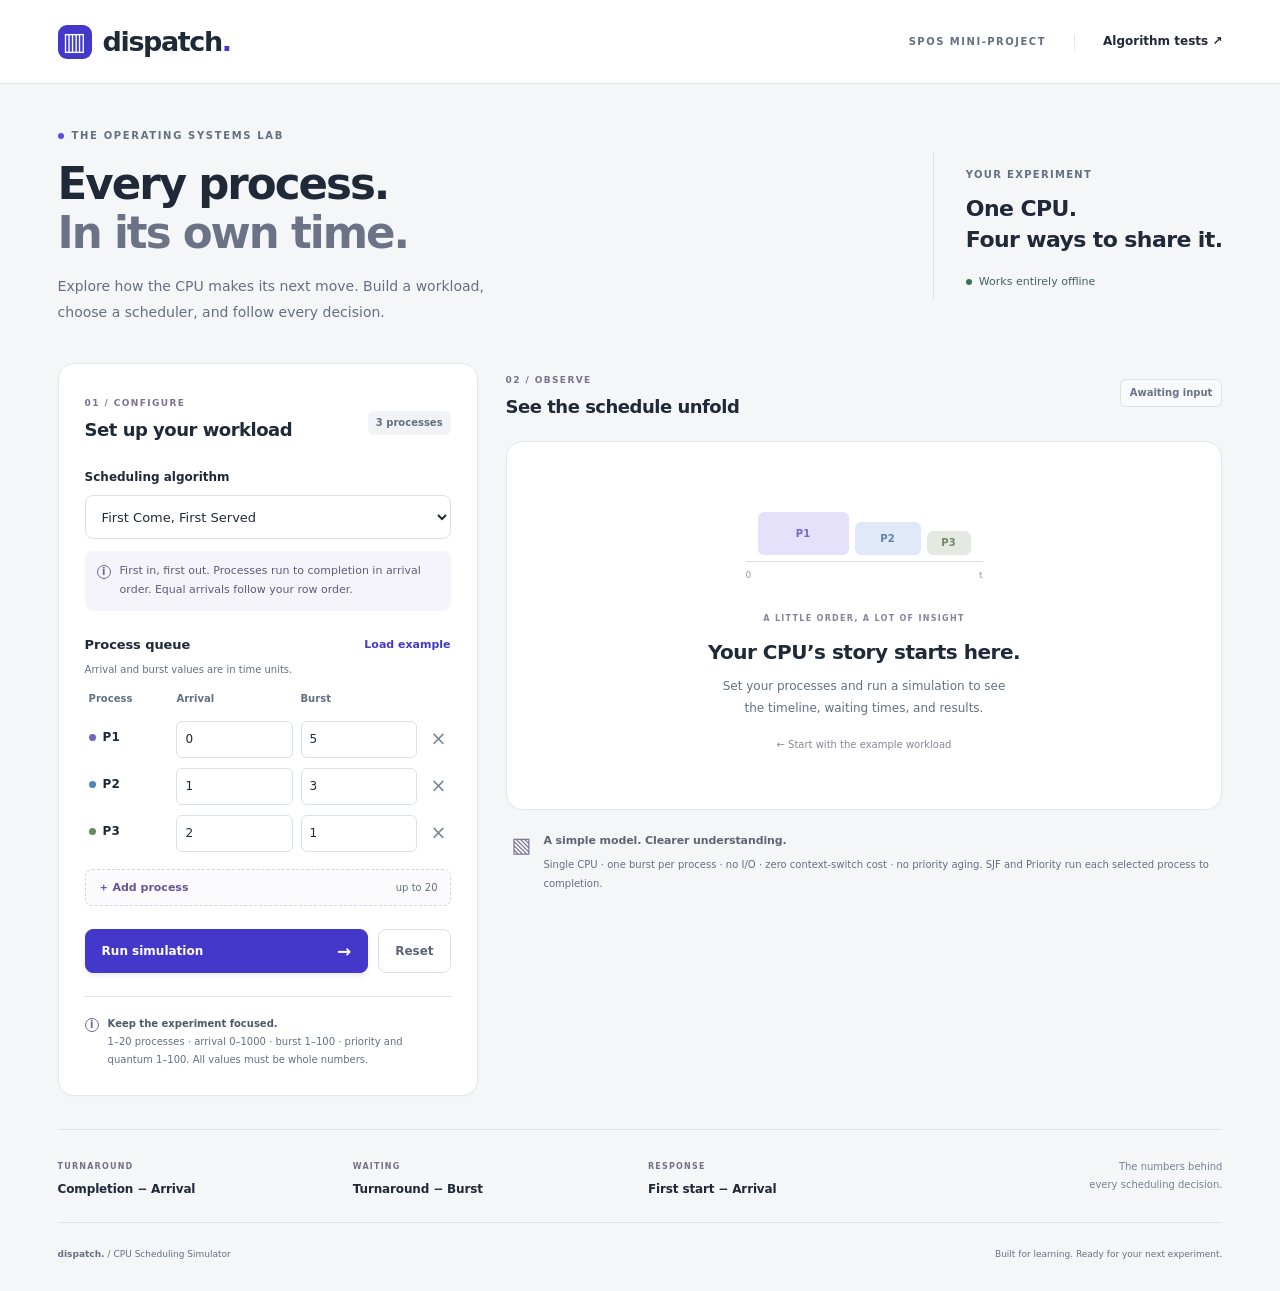
==== index.html @ 06c18bd0 "Build animated CPU scheduling simulator with offline tests" ====
<!DOCTYPE html>
<html lang="en">
<head>
  <meta charset="UTF-8">
  <meta name="viewport" content="width=device-width, initial-scale=1">
  <meta name="description" content="Explore FCFS, SJF, Priority and Round Robin with an offline CPU scheduling simulator.">
  <title>Dispatch — CPU Scheduling Lab</title>
  <link rel="stylesheet" href="style.css">
  <script src="scheduler.js" defer></script>
  <script src="playback.js" defer></script>
  <script src="app.js" defer></script>
</head>
<body>
  <header class="topbar">
    <a class="brand" href="index.html" aria-label="Dispatch home"><span class="brand-icon" aria-hidden="true">▥</span> dispatch<span class="brand-dot">.</span></a>
    <div class="topbar-right"><span class="course-tag">SPOS MINI-PROJECT</span><a class="text-link" href="tests.html">Algorithm tests <span aria-hidden="true">↗</span></a></div>
  </header>
  <main>
    <section class="intro" aria-labelledby="page-title">
      <div><div class="eyebrow"><span class="status-dot"></span> THE OPERATING SYSTEMS LAB</div><h1 id="page-title">Every process.<br><span>In its own time.</span></h1><p class="intro-copy">Explore how the CPU makes its next move. Build a workload,<br class="desktop-break"> choose a scheduler, and follow every decision.</p></div>
      <div class="intro-aside"><span class="mini-label">YOUR EXPERIMENT</span><p>One CPU.<br>Four ways to share it.</p><span class="offline-badge"><span class="status-dot"></span> Works entirely offline</span></div>
    </section>

    <div class="workspace">
      <section class="panel editor" aria-labelledby="setup-title">
        <div class="panel-heading"><div><span class="step-label">01 / CONFIGURE</span><h2 id="setup-title">Set up your workload</h2></div><span class="count-badge" id="process-count">3 processes</span></div>
        <form id="simulation-form" novalidate>
          <div class="field"><label for="algorithm">Scheduling algorithm</label><div class="select-wrap"><select id="algorithm" name="algorithm"><option value="fcfs">First Come, First Served</option><option value="sjf">Shortest Job First</option><option value="priority">Priority Scheduling</option><option value="rr">Round Robin</option></select></div></div>
          <div class="algorithm-note"><span class="note-symbol" aria-hidden="true">i</span><p id="algorithm-description"></p></div>
          <div class="field quantum-field" id="quantum-field" hidden><label for="quantum">Time quantum <span class="muted">/ time units</span></label><input id="quantum" type="number" min="1" max="100" step="1" value="2" aria-describedby="quantum-error"><span class="field-error" id="quantum-error"></span></div>
          <div class="subheading"><h3>Process queue</h3><button class="link-button" type="button" id="load-example">Load example</button></div>
          <p class="table-help">Arrival and burst values are in time units.<span id="priority-help" hidden> Lower priority number runs first.</span></p>
          <div class="table-scroll"><table class="input-table"><thead><tr><th scope="col">Process</th><th scope="col">Arrival</th><th scope="col">Burst</th><th scope="col" class="priority-column" hidden>Priority</th><th scope="col"><span class="sr-only">Actions</span></th></tr></thead><tbody id="process-rows"></tbody></table></div>
          <button class="add-button" type="button" id="add-process"><span aria-hidden="true">＋</span> Add process <span class="add-limit">up to 20</span></button>
          <p class="form-message" id="form-message" role="alert"></p>
          <div class="form-actions"><button type="submit" class="primary-button"><span id="run-label">Run simulation</span> <span aria-hidden="true">→</span></button><button type="button" class="secondary-button" id="reset">Reset</button></div>
        </form>
        <div class="limits-note"><span class="note-symbol" aria-hidden="true">i</span><p><strong>Keep the experiment focused.</strong> 1–20 processes · arrival 0–1000 · burst 1–100 · priority and quantum 1–100. All values must be whole numbers.</p></div>
      </section>

      <section class="results-column" aria-labelledby="results-title">
        <div class="results-heading"><div><span class="step-label">02 / OBSERVE</span><h2 id="results-title">See the schedule unfold</h2></div><span class="state-badge" id="result-state">Awaiting input</span></div>
        <div class="panel empty-state" id="empty-state"><div class="empty-illustration" aria-hidden="true"><div class="illustration-axis"></div><span class="illustration-block block-one">P1</span><span class="illustration-block block-two">P2</span><span class="illustration-block block-three">P3</span><span class="illustration-tick tick-one">0</span><span class="illustration-tick tick-two">t</span></div><span class="eyebrow">A LITTLE ORDER, A LOT OF INSIGHT</span><h3>Your CPU’s story starts here.</h3><p>Set your processes and run a simulation to see<br class="desktop-break"> the timeline, waiting times, and results.</p><span class="empty-hint">← Start with the example workload</span></div>
        <div id="results" hidden>
          <section class="panel playback-stage" id="playback-stage" aria-labelledby="playback-title">
            <div class="playback-heading"><div><span class="live-label" id="live-label"><span></span> LIVE EXECUTION</span><h3 id="playback-title">Inside the scheduler</h3></div><div class="sim-clock"><span>SIMULATED TIME</span><strong id="sim-clock">0.0 <small>tu</small></strong></div></div>
            <div class="processor-scene">
              <div class="ready-lane"><div class="lane-heading"><span>READY QUEUE</span><span id="ready-count">0 waiting</span></div><div id="ready-queue" class="ready-queue"></div><p class="lane-note" id="queue-note">Next process first →</p></div>
              <div class="data-link" aria-hidden="true"><span></span><span></span><span></span></div>
              <div class="cpu-shell"><div class="cpu-orbit" aria-hidden="true"></div><div class="cpu-core" id="cpu-core"><span>CPU / 01</span><strong id="cpu-process">Idle</strong><small id="cpu-detail">Waiting for arrival</small></div></div>
            </div>
            <div class="execution-caption"><span class="execution-dot" aria-hidden="true"></span><p id="execution-caption">Getting the workload ready…</p></div>
            <div class="playback-progress"><div id="playback-progress" role="progressbar" aria-label="Simulation progress" aria-valuemin="0" aria-valuemax="100" aria-valuenow="0"></div></div>
            <div class="playback-stats"><span id="completed-count">0 completed</span><span id="playback-fraction">0 / 0 time units</span></div>
            <div class="playback-controls"><button type="button" id="pause-playback" class="transport-button">Ⅱ Pause</button><button type="button" id="step-playback" class="transport-button">Next event →</button><label class="speed-control" for="playback-speed">Speed<select id="playback-speed"><option value="0.5">0.5×</option><option value="1" selected>1×</option><option value="2">2×</option><option value="4">4×</option><option value="8">8×</option><option value="16">16×</option></select></label><button type="button" id="finish-playback" class="finish-button">Skip to results ↗</button></div>
            <div class="process-board-heading"><h4>Process monitor</h4><span>Arrival → Ready → CPU → Done</span></div><div id="process-board" class="process-board"></div>
            <details class="activity-details" open><summary>Scheduler activity <span>latest 5 events</span></summary><ol id="activity-feed" class="activity-feed" aria-label="Recent scheduler events"></ol></details>
          </section>
          <div class="completion-banner" id="completion-banner" hidden><span class="completion-check" aria-hidden="true">✓</span><div><strong>Workload complete.</strong><p>Every process has finished. Here’s how your scheduler performed.</p></div></div>
          <div class="metric-grid" id="summary-metrics" hidden><article class="metric-card"><span>Avg. waiting time</span><div><strong id="avg-waiting">0.00</strong><span>units</span></div><p>Time spent in the ready queue</p></article><article class="metric-card"><span>Avg. turnaround</span><div><strong id="avg-turnaround">0.00</strong><span>units</span></div><p>From arrival to completion</p></article><article class="metric-card"><span>Avg. response time</span><div><strong id="avg-response">0.00</strong><span>units</span></div><p>Until the first CPU allocation</p></article></div>
          <section class="panel timeline-panel" aria-labelledby="timeline-title"><div class="section-heading"><div><h3 id="timeline-title">Execution timeline</h3><p>Watch each allocation fill as the CPU runs.</p></div><span class="small-tag" id="algorithm-tag"></span></div><div class="gantt-scroll" tabindex="0" role="region" aria-label="Scrollable execution timeline"><div id="gantt" class="gantt"></div></div><div class="timeline-footer"><div class="legend" id="legend"></div><label class="follow-control"><input type="checkbox" id="follow-cpu" checked> Follow CPU</label></div><p class="chart-help">Hover or focus a visible block for details. Pause to inspect. Use Next event to jump across idle gaps.</p></section>
          <section class="panel metrics-panel" id="final-breakdown" hidden aria-labelledby="metrics-title"><div class="section-heading"><div><h3 id="metrics-title">Process breakdown</h3><p>Results in your original process order.</p></div></div><div class="table-scroll"><table class="metrics-table"><thead><tr><th scope="col">Process</th><th scope="col">Arrival</th><th scope="col">Burst</th><th scope="col">First start</th><th scope="col">Completion</th><th scope="col">Turnaround</th><th scope="col">Waiting</th><th scope="col">Response</th></tr></thead><tbody id="metrics-body"></tbody></table></div></section>
        </div>
        <section class="assumptions" aria-labelledby="model-title"><span class="model-icon" aria-hidden="true">▧</span><div><h3 id="model-title">A simple model. Clearer understanding.</h3><p>Single CPU · one burst per process · no I/O · zero context-switch cost · no priority aging. SJF and Priority run each selected process to completion.</p></div></section>
      </section>
    </div>
    <section class="formula-strip" aria-label="Metric formulas"><div><span class="formula-label">TURNAROUND</span><p>Completion − Arrival</p></div><div><span class="formula-label">WAITING</span><p>Turnaround − Burst</p></div><div><span class="formula-label">RESPONSE</span><p>First start − Arrival</p></div><span class="formula-caption">The numbers behind<br>every scheduling decision.</span></section>
  </main>
  <footer><span>dispatch. <span class="muted">/ CPU Scheduling Simulator</span></span><span>Built for learning. Ready for your next experiment.</span></footer>
  <div id="timeline-tooltip" class="timeline-tooltip" role="tooltip" hidden></div>
  <div id="announcement" class="sr-only" role="status" aria-live="polite"></div>
</body>
</html>
---- style.css ----
:root {
  --bg:#f5f6f8;
  --paper:#fff;
  --ink:#202938;
  --muted:#637083;
  --line:#e3e7ed;
  --accent:#4438ca;
  --soft:#efedff;
  --error:#ae2539;
  --radius:16px
}
* {
  box-sizing:border-box
}
body {
  margin:0;
  background:var(--bg);
  color:var(--ink);
  font-family:system-ui,-apple-system,"Segoe UI",sans-serif;
  font-size:14px;
  line-height:1.6
}
button,input,select {
  font:inherit
}
button,a,input,select {
  -webkit-tap-highlight-color:transparent
}
button {
  cursor:pointer
}
button:disabled {
  cursor:not-allowed;
  opacity:.5
}
a {
  color:inherit;
  text-decoration:none
}
button:focus-visible,a:focus-visible,input:focus-visible,select:focus-visible,[tabindex]:focus-visible {
  outline:3px solid #8175ed;
  outline-offset:3px
}
[hidden] {
  display:none!important
}
.topbar {
  height:84px;
  border-bottom:1px solid var(--line);
  background:var(--paper);
  padding:0 4.5%;
  display:flex;
  align-items:center;
  justify-content:space-between;
  gap:16px
}
.brand {
  display:flex;
  align-items:center;
  font-size:27px;
  font-weight:800;
  letter-spacing:-1.4px
}
.brand-icon {
  width:34px;
  height:34px;
  display:inline-flex;
  align-items:center;
  justify-content:center;
  background:var(--accent);
  border-radius:9px;
  color:white;
  font-size:25px;
  margin-right:11px;
  letter-spacing:0
}
.brand-dot {
  color:var(--accent)
}
.topbar-right {
  display:flex;
  align-items:center;
  gap:28px
}
.course-tag {
  font-size:10px;
  font-weight:750;
  letter-spacing:1.5px;
  color:var(--muted);
  padding-right:28px;
  border-right:1px solid var(--line)
}
.text-link {
  font-size:12px;
  font-weight:650
}
.text-link:hover,.link-button:hover {
  color:var(--accent);
  text-decoration:underline
}
main {
  max-width:1480px;
  margin:auto;
  padding:44px 4.5% 0
}
.intro {
  display:flex;
  justify-content:space-between;
  align-items:center;
  margin-bottom:38px;
  gap:24px
}
.eyebrow,.step-label,.mini-label {
  font-size:10px;
  font-weight:750;
  letter-spacing:1.65px
}
.eyebrow {
  display:flex;
  align-items:center;
  gap:8px;
  color:var(--muted)
}
.status-dot {
  width:6px;
  height:6px;
  border-radius:50%;
  background:#5b4ddd;
  display:inline-block;
  flex-shrink:0
}
h1 {
  font-size:clamp(36px,3.4vw,51px);
  letter-spacing:-2px;
  line-height:1.13;
  margin:16px 0
}
h1 span {
  color:#6c7386
}
.intro-copy {
  color:var(--muted);
  font-size:14px;
  line-height:1.8;
  margin:0
}
.intro-aside {
  border-left:1px solid #dce0e7;
  padding:9px 0 9px 32px;
  min-width:220px
}
.mini-label {
  color:var(--muted);
  letter-spacing:1.3px
}
.intro-aside p {
  font-size:22px;
  font-weight:650;
  line-height:1.4;
  letter-spacing:-.6px;
  margin:10px 0 17px
}
.offline-badge {
  font-size:11px;
  color:#416557;
  display:flex;
  align-items:center;
  gap:7px
}
.offline-badge .status-dot {
  background:#367654
}
.workspace {
  display:grid;
  grid-template-columns:minmax(330px,420px) minmax(0,1fr);
  gap:28px;
  align-items:start
}
.panel {
  background:var(--paper);
  border:1px solid var(--line);
  border-radius:var(--radius);
  box-shadow:0 3px 10px #24314a03;
  min-width:0
}
.editor {
  padding:26px
}
.panel-heading,.results-heading {
  display:flex;
  align-items:center;
  justify-content:space-between;
  gap:8px
}
.panel-heading {
  margin-bottom:26px;
  align-items:flex-start
}
.step-label {
  color:#7a718f;
  font-size:9px;
  letter-spacing:1.4px
}
h2 {
  font-size:18px;
  letter-spacing:-.5px;
  line-height:1.4;
  margin:5px 0 0
}
.count-badge,.state-badge,.small-tag {
  border-radius:6px;
  font-size:10px;
  font-weight:650;
  white-space:nowrap
}
.count-badge {
  padding:4px 8px;
  background:#f1f3f7;
  color:var(--muted);
  margin-top:21px
}
.field label {
  display:block;
  font-size:12px;
  font-weight:650;
  margin-bottom:8px
}
select {
  appearance:auto;
  width:100%;
  height:44px;
  border:1px solid #dce0e8;
  border-radius:8px;
  background:#fff;
  padding:0 12px;
  color:var(--ink);
  font-size:13px
}
input {
  min-width:0;
  width:100%;
  height:37px;
  border:1px solid #dce0e8;
  border-radius:6px;
  padding:0 8px;
  background:white;
  color:var(--ink);
  font-variant-numeric:tabular-nums
}
input:focus,select:focus {
  border-color:#8175ed
}
input[aria-invalid=true] {
  border-color:var(--error);
  background:#fff9fa
}
.algorithm-note {
  display:flex;
  gap:9px;
  background:#f5f4fb;
  padding:11px 12px;
  margin:12px 0 24px;
  border-radius:8px
}
.algorithm-note p {
  margin:0;
  font-size:11px;
  line-height:1.7;
  color:#605b78
}
.note-symbol {
  display:inline-flex;
  align-items:center;
  justify-content:center;
  width:14px;
  height:14px;
  border:1px solid currentColor;
  border-radius:50%;
  font-size:10px;
  font-weight:650;
  flex-shrink:0;
  line-height:1;
  margin-top:3px;
  color:#716691
}
.quantum-field {
  margin-bottom:23px;
  max-width:210px
}
.subheading {
  display:flex;
  align-items:center;
  justify-content:space-between;
  gap:8px
}
h3 {
  font-size:13px;
  letter-spacing:-.1px;
  margin:0
}
.link-button {
  border:0;
  padding:0;
  background:none;
  font-size:11px;
  font-weight:650;
  color:var(--accent)
}
.table-help {
  font-size:10px;
  color:var(--muted);
  margin:5px 0 13px;
  line-height:1.7
}
.table-scroll {
  overflow:auto;
  width:100%;
  min-width:0
}
.input-table {
  width:100%;
  border-collapse:collapse;
  table-layout:fixed;
  font-size:12px
}
.input-table th {
  font-size:10px;
  color:var(--muted);
  text-align:left;
  padding:0 4px 9px;
  font-weight:550
}
.input-table th:first-child {
  width:24%
}
.input-table th:last-child {
  width:30px
}
.input-table td {
  padding:5px 4px;
  vertical-align:top
}
.input-table td:first-child {
  padding-top:12px
}
.process-label {
  display:inline-flex;
  align-items:center;
  gap:7px;
  font-weight:650;
  white-space:nowrap
}
.color-dot {
  width:7px;
  height:7px;
  border-radius:50%;
  display:inline-block;
  flex-shrink:0
}
.remove-button {
  border:0;
  color:#7a8493;
  background:transparent;
  font-size:19px;
  width:26px;
  height:36px;
  line-height:1
}
.remove-button:hover {
  color:var(--error);
  background:#fff1f3;
  border-radius:5px
}
.field-error {
  display:block;
  font-size:10px;
  color:var(--error);
  line-height:1.5;
  margin-top:4px;
  overflow-wrap:anywhere
}
.field-error:empty {
  display:none
}
.add-button {
  width:100%;
  background:#fbfbfe;
  border:1px dashed #d5d3e6;
  border-radius:7px;
  color:#645694;
  text-align:left;
  padding:9px 12px;
  margin:12px 0 0;
  font-size:11px;
  font-weight:650
}
.add-button:hover {
  background:var(--soft)
}
.add-limit {
  float:right;
  font-size:10px;
  color:var(--muted);
  font-weight:400;
  margin-top:1px
}
.form-message {
  color:var(--error);
  font-size:11px;
  margin:12px 0 0
}
.form-message:empty {
  display:none
}
.form-actions {
  display:flex;
  gap:10px;
  margin-top:23px
}
.primary-button,.secondary-button {
  min-height:44px;
  border-radius:8px;
  font-size:12px;
  font-weight:650;
  padding:10px 16px
}
.primary-button {
  border:1px solid var(--accent);
  background:var(--accent);
  color:white;
  flex:1;
  display:flex;
  align-items:center;
  justify-content:space-between;
  box-shadow:0 3px 5px #4438ca19
}
.primary-button:hover {
  background:#382ab5
}
.primary-button span {
  font-size:17px;
  line-height:1
}
.secondary-button {
  border:1px solid #dde0e8;
  color:#5c6678;
  background:white
}
.secondary-button:hover {
  background:#f3f4f8
}
.limits-note {
  border-top:1px solid var(--line);
  display:flex;
  gap:9px;
  padding-top:18px;
  margin-top:23px
}
.limits-note p {
  font-size:10px;
  line-height:1.8;
  margin:0;
  color:var(--muted)
}
.limits-note strong {
  display:block;
  font-weight:600;
  color:#4d586a
}
.results-column {
  min-width:0
}
.results-heading {
  margin:4px 0 22px
}
.state-badge {
  border:1px solid #dde1e8;
  background:#f9fafc;
  color:#687387;
  padding:5px 9px
}
.state-badge.complete {
  color:#3e6553;
  border-color:#cddfd5;
  background:#f0f7f2
}
.empty-state {
  min-height:369px;
  display:flex;
  flex-direction:column;
  align-items:center;
  justify-content:center;
  padding:34px 20px;
  text-align:center
}
.empty-state .eyebrow {
  font-size:8px;
  letter-spacing:1.3px;
  color:#8a829d;
  margin-top:34px
}
.empty-state h3 {
  font-size:20px;
  letter-spacing:-.5px;
  margin-top:10px
}
.empty-state p {
  color:var(--muted);
  font-size:12px;
  line-height:1.8;
  margin:8px 0 18px
}
.empty-hint {
  font-size:10px;
  color:#8b839b
}
.empty-illustration {
  width:237px;
  height:75px;
  position:relative;
  margin-top:6px
}
.illustration-axis {
  position:absolute;
  left:0;
  right:0;
  bottom:17px;
  height:1px;
  background:#d8dce6
}
.illustration-block {
  position:absolute;
  bottom:24px;
  border-radius:6px;
  display:flex;
  align-items:center;
  justify-content:center;
  font-size:10px;
  font-weight:650
}
.block-one {
  left:12px;
  width:91px;
  height:43px;
  background:#e5e1fb;
  color:#7868c1
}
.block-two {
  left:109px;
  width:66px;
  height:33px;
  background:#dfe9f7;
  color:#6183ac
}
.block-three {
  left:181px;
  width:44px;
  height:24px;
  background:#e4e9e2;
  color:#728768
}
.illustration-tick {
  position:absolute;
  bottom:-3px;
  font-size:9px;
  color:#9296a5
}
.tick-one {
  left:0
}
.tick-two {
  right:0
}
.assumptions {
  display:flex;
  gap:12px;
  padding:22px 6px
}
.model-icon {
  color:#7a728f;
  font-size:21px;
  line-height:1.3
}
.assumptions h3 {
  font-size:11px;
  color:#5d6575;
  margin:0 0 5px
}
.assumptions p {
  font-size:10px;
  color:var(--muted);
  margin:0;
  line-height:1.9
}
.metric-grid {
  display:grid;
  grid-template-columns:repeat(3,minmax(0,1fr));
  gap:12px;
  margin-bottom:18px
}
.metric-card {
  background:var(--paper);
  border:1px solid var(--line);
  border-radius:12px;
  padding:18px 15px;
  min-width:0
}
.metric-card>span {
  font-size:10px;
  color:#596479;
  font-weight:600
}
.metric-card>div {
  display:flex;
  align-items:baseline;
  gap:7px;
  margin:4px 0
}
.metric-card strong {
  font-size:30px;
  font-weight:650;
  letter-spacing:-1.2px;
  font-variant-numeric:tabular-nums
}
.metric-card div span {
  font-size:9px;
  color:var(--muted)
}
.metric-card p {
  font-size:9px;
  line-height:1.5;
  color:var(--muted);
  margin:0
}
.metric-card:first-child {
  background:#f0edff;
  border-color:#e1dbfc
}
.metric-card:first-child strong {
  color:var(--accent)
}
.timeline-panel {
  padding:21px 22px;
  margin-bottom:18px
}
.section-heading {
  display:flex;
  align-items:center;
  justify-content:space-between;
  gap:10px;
  margin-bottom:20px
}
.section-heading p {
  font-size:10px;
  color:var(--muted);
  margin:3px 0 0
}
.small-tag {
  font-size:9px;
  background:#f2f1fa;
  color:#736491;
  padding:4px 8px
}
.gantt-scroll {
  overflow-x:auto;
  overflow-y:hidden;
  width:100%;
  padding:7px 0 14px
}
.gantt {
  display:flex;
  position:relative;
  height:83px;
  min-width:100%
}
.gantt-segment {
  height:49px;
  position:relative;
  flex-shrink:0;
  border-right:1px solid white;
  display:flex;
  align-items:center;
  justify-content:center;
  font-size:11px;
  font-weight:700
}
.gantt-segment:first-child {
  border-radius:6px 0 0 6px
}
.gantt-segment:last-of-type {
  border-radius:0 6px 6px 0
}
.gantt-segment:only-of-type {
  border-radius:6px
}
.gantt-label {
  overflow:hidden;
  white-space:nowrap;
  text-overflow:clip;
  padding:0 3px
}
.time-tick {
  position:absolute;
  top:55px;
  left:0;
  transform:translateX(-1px);
  font-size:9px;
  color:#637083;
  font-weight:500;
  white-space:nowrap;
  font-variant-numeric:tabular-nums
}
.end-tick {
  position:absolute;
  top:55px;
  right:0;
  font-size:9px;
  color:#637083;
  font-weight:500
}
.timeline-footer {
  display:flex;
  justify-content:space-between;
  gap:12px;
  border-top:1px solid #edf0f4;
  padding-top:14px;
  font-size:9px
}
.legend {
  display:flex;
  flex-wrap:wrap;
  gap:12px
}
.legend-item {
  display:flex;
  align-items:center;
  gap:5px
}
.chart-help {
  font-size:9px;
  color:var(--muted);
  margin:12px 0 0
}
.metrics-panel {
  padding:21px 0 5px;
  overflow:hidden
}
.metrics-panel .section-heading {
  padding:0 22px;
  margin-bottom:16px
}
.metrics-table {
  width:100%;
  border-collapse:collapse;
  font-size:11px;
  white-space:nowrap
}
.metrics-table th {
  font-size:9px;
  color:#626d7f;
  background:#f7f8fa;
  text-align:right;
  padding:11px 12px;
  font-weight:550;
  border-top:1px solid var(--line);
  border-bottom:1px solid var(--line)
}
.metrics-table td {
  text-align:right;
  padding:12px;
  border-bottom:1px solid #eef0f4;
  font-variant-numeric:tabular-nums
}
.metrics-table th:first-child,.metrics-table td:first-child {
  text-align:left;
  padding-left:22px
}
.metrics-table tr:last-child td {
  border-bottom:0
}
.formula-strip {
  margin-top:33px;
  border-top:1px solid #dfe3eb;
  border-bottom:1px solid #dfe3eb;
  padding:23px 0;
  display:grid;
  grid-template-columns:repeat(3,1fr) 1fr;
  align-items:center;
  gap:16px
}
.formula-label {
  font-size:8px;
  color:#777087;
  letter-spacing:1.2px;
  font-weight:700
}
.formula-strip p {
  font-size:12px;
  margin:4px 0 0;
  font-weight:550;
  letter-spacing:-.15px
}
.formula-caption {
  font-size:10px;
  color:#778092;
  line-height:1.8;
  text-align:right
}
footer {
  max-width:1480px;
  margin:auto;
  display:flex;
  justify-content:space-between;
  gap:20px;
  padding:24px 4.5% 30px;
  font-size:9px;
  color:#657084
}
footer>span:first-child {
  font-weight:650
}
.muted {
  color:var(--muted);
  font-weight:400
}
.sr-only {
  position:absolute;
  width:1px;
  height:1px;
  padding:0;
  margin:-1px;
  overflow:hidden;
  clip:rect(0,0,0,0);
  white-space:nowrap;
  border:0
}
.test-main {
  max-width:1000px
}
.test-intro {
  margin-bottom:25px
}
.test-intro h1 {
  font-size:36px
}
.test-summary {
  padding:20px;
  margin:20px 0;
  font-weight:650
}
.test-list {
  list-style:none;
  padding:0
}
.test-list li {
  border-bottom:1px solid var(--line);
  padding:12px 18px;
  font-size:12px;
  overflow-wrap:anywhere
}
.test-pass {
  color:#216144
}
.test-fail {
  color:var(--error)
}
.test-error {
  display:block;
  font-family:monospace;
  white-space:pre-wrap;
  margin-top:5px
}
.timeline-tooltip {
  position:fixed;
  z-index:10;
  max-width:min(310px,calc(100vw - 16px));
  padding:9px 12px;
  border-radius:7px;
  background:#202938;
  color:#fff;
  box-shadow:0 4px 18px #20293820;
  font-size:11px;
  line-height:1.6;
  pointer-events:none
}
@media(min-width:1500px) {
  main {
    padding-left:65px;
    padding-right:65px
  }
}
@media(max-width:1100px) {
  .workspace {
    grid-template-columns:minmax(300px,360px) minmax(0,1fr);
    gap:20px
  }
  .editor {
    padding:20px
  }
  .metric-grid {
    gap:8px
  }
  .metric-card {
    padding:14px 10px
  }
  .metric-card strong {
    font-size:25px
  }
  .metric-card>span {
    font-size:9px
  }
  .timeline-panel {
    padding:18px 16px
  }
}
@media(max-width:800px) {
  main {
    padding-top:30px
  }
  .workspace {
    grid-template-columns:minmax(0,1fr)
  }
  .intro-aside {
    min-width:170px;
    padding-left:22px
  }
  .intro-aside p {
    font-size:18px
  }
  .results-heading {
    margin-top:5px
  }
  .empty-state {
    min-height:310px
  }
  .formula-strip {
    grid-template-columns:repeat(3,1fr)
  }
  .formula-caption {
    display:none
  }
  .metric-card {
    padding:18px
  }
  .metric-card strong {
    font-size:30px
  }
  .metric-card>span {
    font-size:11px
  }
  .empty-hint {
    display:none
  }
}
@media(max-width:480px) {
  .topbar {
    height:70px;
    padding:0 20px
  }
  .brand {
    font-size:24px
  }
  .brand-icon {
    width:30px;
    height:30px
  }
  .course-tag {
    display:none
  }
  .topbar-right {
    gap:0
  }
  .text-link {
    font-size:10px
  }
  main {
    padding:27px 20px 0
  }
  .intro {
    margin-bottom:26px
  }
  .intro-aside {
    display:none
  }
  .eyebrow {
    font-size:8px;
    letter-spacing:1.3px
  }
  h1 {
    font-size:38px;
    letter-spacing:-1.5px
  }
  .intro-copy {
    font-size:12px
  }
  .desktop-break {
    display:none
  }
  .editor {
    padding:20px 16px
  }
  .panel-heading {
    margin-bottom:23px
  }
  h2 {
    font-size:16px
  }
  .count-badge {
    font-size:9px
  }
  .input-table {
    font-size:11px
  }
  .input-table th:first-child {
    width:22%
  }
  .input-table th:last-child {
    width:24px
  }
  .input-table td {
    padding-left:3px;
    padding-right:3px
  }
  .process-label {
    gap:5px
  }
  .input-table input {
    padding-left:6px;
    padding-right:2px;
    font-size:12px
  }
  .input-table .remove-button {
    width:22px
  }
  .metric-grid {
    gap:7px
  }
  .metric-card {
    padding:13px 9px
  }
  .metric-card>span {
    font-size:9px;
    display:block;
    min-height:28px
  }
  .metric-card strong {
    font-size:23px
  }
  .metric-card>div {
    gap:4px
  }
  .metric-card div span {
    font-size:8px
  }
  .metric-card p {
    font-size:8px;
    min-height:24px
  }
  .state-badge {
    font-size:9px;
    padding:4px 7px
  }
  .timeline-panel {
    padding:18px 14px
  }
  .timeline-footer {
    align-items:flex-start
  }
  .timeline-footer>.muted {
    white-space:nowrap
  }
  .empty-state h3 {
    font-size:18px
  }
  .empty-state .eyebrow {
    font-size:7px
  }
  .empty-state p {
    font-size:11px
  }
  .formula-strip {
    margin-top:18px;
    gap:10px;
    padding:19px 0
  }
  .formula-label {
    font-size:7px;
    letter-spacing:.8px
  }
  .formula-strip p {
    font-size:10px;
    line-height:1.6
  }
  footer {
    padding:22px 20px;
    flex-direction:column;
    gap:7px
  }
  .assumptions {
    padding:20px 2px
  }
  .quantum-field {
    max-width:100%
  }
}

/* Live scheduler: motion represents execution, queue changes, and completion. */
.primary-button #run-label { font-size:12px; line-height:1.5; }
.playback-stage { padding:23px; margin-bottom:18px; position:relative; overflow:hidden; }
.playback-stage::before { content:""; position:absolute; inset:0 0 auto; height:3px; background:linear-gradient(90deg,#6554da,#80b9e2,#8bb99d); }
.playback-heading { display:flex; justify-content:space-between; align-items:center; gap:16px; }
.live-label { display:flex; align-items:center; gap:7px; color:#776593; font-size:8px; letter-spacing:1.4px; font-weight:750; }
.live-label>span { width:6px; height:6px; background:#7d66d9; border-radius:50%; }
.is-playing .live-label>span { animation:live-blink 1.5s ease-in-out infinite; }
.playback-heading h3 { margin-top:5px; font-size:16px; letter-spacing:-.4px; }
.sim-clock { text-align:right; flex-shrink:0; }
.sim-clock>span { display:block; font-size:7px; letter-spacing:1.2px; color:var(--muted); }
.sim-clock strong { font-size:28px; font-weight:650; letter-spacing:-1.1px; font-variant-numeric:tabular-nums; }
.sim-clock small { font-size:10px; color:var(--muted); font-weight:500; letter-spacing:0; }
.processor-scene { display:grid; grid-template-columns:minmax(0,1fr) 44px 142px; gap:14px; align-items:center; padding:28px 6px 24px 0; }
.lane-heading { display:flex; justify-content:space-between; gap:8px; font-size:8px; color:var(--muted); margin-bottom:12px; }
.lane-heading>span:first-child { letter-spacing:1px; font-weight:750; }
.ready-queue { min-height:69px; padding:12px; border:1px dashed #d7d2e8; background:#faf9fd; border-radius:10px; display:flex; align-items:flex-start; flex-wrap:wrap; align-content:center; gap:6px; }
.queue-token { display:inline-flex; border-radius:6px; padding:5px 8px; font-size:11px; animation:queue-arrive .35s ease-out both; animation-delay:var(--token-delay,0ms); }
.queue-empty { color:#8b849b; font-size:10px; align-self:center; }
.lane-note { font-size:8px; color:var(--muted); margin:7px 0 0; }
.data-link { height:2px; background:#e5e0f3; position:relative; margin-top:5px; }
.data-link::after { content:""; position:absolute; right:0; top:-3px; width:7px; height:7px; border-right:1px solid #c1b7e0; border-top:1px solid #c1b7e0; transform:rotate(45deg); }
.data-link span { position:absolute; width:4px; height:4px; top:-1px; border-radius:50%; background:#7c69c4; opacity:0; }
.is-playing:not(.is-idle) .data-link span { animation:packet-flow 1.4s linear infinite; }
.data-link span:nth-child(2) { animation-delay:.45s!important; }
.data-link span:nth-child(3) { animation-delay:.9s!important; }
.cpu-shell { position:relative; width:142px; height:142px; display:flex; justify-content:center; align-items:center; }
.cpu-orbit { position:absolute; inset:0; border:1px dashed #d5ccef; border-radius:50%; }
.cpu-orbit::before { content:""; position:absolute; top:8px; left:22px; width:6px; height:6px; background:#a18cd8; border:3px solid #eee9fa; box-sizing:content-box; border-radius:50%; }
.is-playing:not(.is-idle) .cpu-orbit { animation:cpu-orbit 16s linear infinite; }
.cpu-core { width:108px; height:108px; position:relative; border:1px solid #e0d9f2; background:linear-gradient(145deg,#fcfbff,#eee9fa); border-radius:18px; display:flex; flex-direction:column; align-items:center; justify-content:center; box-shadow:0 7px 20px #6d56b612,inset 0 0 0 5px #ffffffa1; }
.cpu-core::before,.cpu-core::after { content:""; position:absolute; width:3px; height:7px; background:#c8bddf; top:22px; box-shadow:0 14px #c8bddf,0 28px #c8bddf,0 42px #c8bddf; }
.cpu-core::before { left:-4px; }
.cpu-core::after { right:-4px; }
.cpu-core>span { font-size:7px; letter-spacing:1.5px; font-weight:750; color:#8c7aa8; }
.cpu-core strong { font-size:28px; color:var(--cpu-color,#7462c2); letter-spacing:-1px; line-height:1.5; }
.cpu-core small { font-size:8px; color:#746684; }
.is-playing:not(.is-idle) .cpu-core { animation:cpu-breathe 1.8s ease-in-out infinite; }
.is-idle .cpu-core { background:#f5f6f8; border-color:#e0e4eb; box-shadow:inset 0 0 0 5px #fff; }
.is-idle .cpu-orbit { opacity:.5; }
.execution-caption { display:flex; gap:7px; align-items:center; min-height:35px; padding:8px 10px; border-radius:7px; background:#f7f6fc; }
.execution-caption p { margin:0; font-size:10px; color:#67597d; }
.execution-dot { background:#8b72c2; width:5px; height:5px; border-radius:50%; flex-shrink:0; }
.playback-progress { height:4px; background:#eeeaf5; border-radius:8px; margin-top:17px; overflow:hidden; }
.playback-progress>div { height:100%; width:0; background:linear-gradient(90deg,#7961cb,#ad9cdd); border-radius:8px; }
.playback-stats { display:flex; justify-content:space-between; gap:10px; color:var(--muted); font-size:9px; margin-top:7px; font-variant-numeric:tabular-nums; }
.playback-controls { display:flex; align-items:center; flex-wrap:wrap; gap:8px; padding:16px 0 20px; border-bottom:1px solid #ece8f3; }
.transport-button { font-size:10px; font-weight:650; min-height:34px; padding:7px 10px; background:#fff; color:#62517c; border:1px solid #ded7eb; border-radius:6px; }
.transport-button:first-child { background:#f0ebfa; border-color:#e7def6; min-width:82px; }
.transport-button:hover { background:#eae4f6; }
.speed-control { display:flex; gap:6px; align-items:center; color:var(--muted); font-size:9px; margin-left:3px; }
.speed-control select { width:65px; height:34px; font-size:10px; padding:0 5px; border-color:#e0dbea; border-radius:6px; }
.finish-button { border:0; background:none; color:#796590; font-size:9px; padding:8px 0 8px 4px; margin-left:auto; }
.finish-button:hover { text-decoration:underline; }
.process-board-heading { display:flex; justify-content:space-between; align-items:center; gap:8px; padding:17px 0 11px; }
.process-board-heading h4 { margin:0; font-size:11px; font-weight:650; }
.process-board-heading>span { font-size:8px; color:#90849f; }
.process-board { display:grid; grid-template-columns:repeat(3,minmax(0,1fr)); gap:8px; }
.process-card { min-width:0; background:#fbfbfd; border:1px solid #e8e7ee; border-radius:8px; padding:10px; transition:background .3s,border-color .3s,box-shadow .3s,transform .3s; }
.process-card-top { display:flex; justify-content:space-between; align-items:center; gap:4px; }
.process-card .process-label { font-size:10px; }
.process-state { font-size:8px; color:#8b829a; white-space:nowrap; }
.process-card[data-state=running] { background:#f7f4fe; border-color:var(--process-color); box-shadow:0 2px 10px #7961cb12; transform:translateY(-2px); }
.process-card[data-state=running] .process-state { color:#66508e; font-weight:650; }
.process-card[data-state=completed] { background:#f2f7f4; border-color:#d5e5db; }
.process-card[data-state=completed] .process-state { color:#47785a; }
.process-card[data-state=upcoming] { opacity:.66; }
.process-card[data-state=ready] { border-style:dashed; }
.process-meter { height:3px; background:#e9e6ef; border-radius:4px; margin-top:10px; overflow:hidden; }
.process-meter>span { display:block; height:100%; width:0; border-radius:4px; background:var(--process-color); }
.process-card p { margin:5px 0 0; font-size:8px; color:#8a8198; font-variant-numeric:tabular-nums; }
.activity-details { border-top:1px solid #ece8f3; margin-top:17px; padding-top:12px; }
.activity-details summary { font-size:10px; color:#6a5c7d; cursor:pointer; font-weight:600; }
.activity-details summary>span { font-size:8px; color:#9a90a5; font-weight:400; margin-left:7px; }
.activity-feed { list-style:none; padding:0; margin:10px 0 0; }
.activity-feed li { display:grid; grid-template-columns:42px minmax(0,1fr); gap:8px; font-size:9px; padding:4px 0; color:#83748e; animation:activity-arrive .3s ease-out both; }
.activity-feed li:first-child { color:#5d4b78; }
.activity-feed li>span:first-child { font-variant-numeric:tabular-nums; color:#9b8bad; }
.activity-feed .activity-complete>span:last-child { color:#47785a; }
.is-paused .cpu-core,.is-paused .cpu-orbit,.is-paused .live-label>span,.is-paused .data-link span { animation-play-state:paused!important; }
.is-paused .live-label { color:#947031; }
.is-paused .live-label>span { background:#ba914f; }
.is-complete .cpu-core { background:linear-gradient(145deg,#f9fffa,#e4f1e9); border-color:#d4e4d9; }
.is-complete .cpu-core strong { color:#528167; }
.is-complete .cpu-orbit { border-color:#c9dfd1; }
.is-complete .live-label { color:#538169; }
.is-complete .live-label>span { background:#68997e; }
.state-badge.playing { color:#6e5396; background:#f1ebfb; border-color:#e2d6f3; }
.state-badge.paused { color:#8b6c37; background:#fcf5e9; border-color:#e9dabd; }
.completion-banner { display:flex; align-items:center; gap:12px; padding:17px; margin-bottom:15px; border:1px solid #d2e4d9; border-radius:12px; background:linear-gradient(110deg,#edf6f0,#f7fbf9); animation:result-reveal .5s ease-out both; }
.completion-check { width:30px; height:30px; border-radius:50%; color:#548268; background:#d9ecdf; display:flex; align-items:center; justify-content:center; font-size:16px; animation:check-pop .5s ease-out both; flex-shrink:0; }
.completion-banner strong { font-size:12px; color:#456d56; }
.completion-banner p { margin:2px 0 0; color:#718b7b; font-size:10px; }
#summary-metrics:not([hidden]) .metric-card { animation:result-reveal .5s ease-out both; }
#summary-metrics .metric-card:nth-child(2) { animation-delay:.08s; }
#summary-metrics .metric-card:nth-child(3) { animation-delay:.16s; }
#final-breakdown:not([hidden]) { animation:result-reveal .5s .15s ease-out both; }
.gantt-segment { background:transparent; }
.gantt-segment.future-segment { visibility:hidden; }
.gantt-fill { position:absolute; left:0; top:0; height:100%; width:0; border-radius:inherit; }
.gantt-label { position:relative; z-index:1; }
.active-segment { box-shadow:inset 0 0 0 1px #9b85c8; background:#f8f6fb; }
.gantt-playhead { position:absolute; top:-5px; height:58px; width:2px; background:#7b5fa8; pointer-events:none; z-index:2; }
.gantt-playhead::before { content:""; position:absolute; top:0; left:-3px; border-left:4px solid transparent; border-right:4px solid transparent; border-top:5px solid #7b5fa8; }
.gantt-playhead.finished { opacity:0; }
.follow-control { font-size:9px; display:inline-flex; align-items:center; gap:5px; color:#82738f; white-space:nowrap; }
.follow-control input { width:12px; height:12px; margin:0; accent-color:#7b5fa8; }
@keyframes cpu-orbit { to { transform:rotate(360deg); } }
@keyframes cpu-breathe { 0%,100% { box-shadow:0 5px 20px #7961cb12,inset 0 0 0 5px #ffffffa1; } 50% { box-shadow:0 5px 28px #7961cb30,inset 0 0 0 5px #ffffffa1; } }
@keyframes packet-flow { 0% { left:0; opacity:0; } 20%,80% { opacity:1; } 100% { left:100%; opacity:0; } }
@keyframes queue-arrive { from { opacity:0; transform:translateX(-7px) scale(.9); } to { opacity:1; transform:translateX(0) scale(1); } }
@keyframes live-blink { 0%,100% { opacity:1; box-shadow:0 0 0 0 #7d66d91f; } 50% { opacity:.5; box-shadow:0 0 0 4px #7d66d912; } }
@keyframes activity-arrive { from { opacity:0; transform:translateY(3px); } to { opacity:1; transform:translateY(0); } }
@keyframes result-reveal { from { opacity:0; transform:translateY(10px); } to { opacity:1; transform:translateY(0); } }
@keyframes check-pop { from { opacity:0; transform:scale(.5) rotate(-20deg); } to { opacity:1; transform:scale(1) rotate(0); } }
@media(max-width:1100px) {
  .playback-stage { padding:19px 16px; }
  .processor-scene { grid-template-columns:minmax(0,1fr) 26px 122px; gap:10px; }
  .cpu-shell { width:122px; height:122px; }
  .cpu-core { width:94px; height:94px; }
  .process-board { grid-template-columns:repeat(2,minmax(0,1fr)); }
}
@media(max-width:800px) {
  .processor-scene { grid-template-columns:minmax(0,1fr) 44px 142px; gap:20px; }
  .cpu-shell { width:142px; height:142px; }
  .cpu-core { width:108px; height:108px; }
  .process-board { grid-template-columns:repeat(3,minmax(0,1fr)); }
}
@media(max-width:480px) {
  .playback-stage { padding:18px 14px; }
  .playback-heading h3 { font-size:14px; }
  .live-label { font-size:7px; letter-spacing:1px; }
  .sim-clock strong { font-size:25px; }
  .sim-clock>span { font-size:6px; }
  .processor-scene { grid-template-columns:minmax(0,1fr) 20px 108px; gap:10px; padding:22px 0; }
  .cpu-shell { width:108px; height:108px; }
  .cpu-core { width:84px; height:84px; border-radius:14px; }
  .cpu-core::before,.cpu-core::after { top:14px; box-shadow:0 13px #c8bddf,0 26px #c8bddf,0 39px #c8bddf; }
  .cpu-core strong { font-size:24px; }
  .cpu-core small { font-size:7px; }
  .cpu-core>span { font-size:6px; }
  .lane-heading { flex-direction:column; gap:1px; margin-bottom:6px; }
  .ready-queue { min-height:62px; padding:8px; }
  .queue-token { padding:4px 6px; font-size:10px; }
  .queue-empty { font-size:9px; }
  .execution-caption p { font-size:9px; }
  .playback-controls { gap:6px; }
  .transport-button { font-size:9px; padding:7px 8px; }
  .transport-button:first-child { min-width:73px; }
  .speed-control { gap:4px; font-size:8px; margin-left:auto; }
  .speed-control select { width:59px; }
  .finish-button { width:100%; text-align:right; margin-top:2px; padding-bottom:0; }
  .process-board { grid-template-columns:repeat(2,minmax(0,1fr)); }
  .process-board-heading>span { font-size:7px; }
  .completion-banner { padding:13px; }
  .completion-banner p { font-size:9px; }
}
@media(prefers-reduced-motion:reduce) {
  *,*::before,*::after { animation:none!important; transition:none!important; scroll-behavior:auto!important; }
}
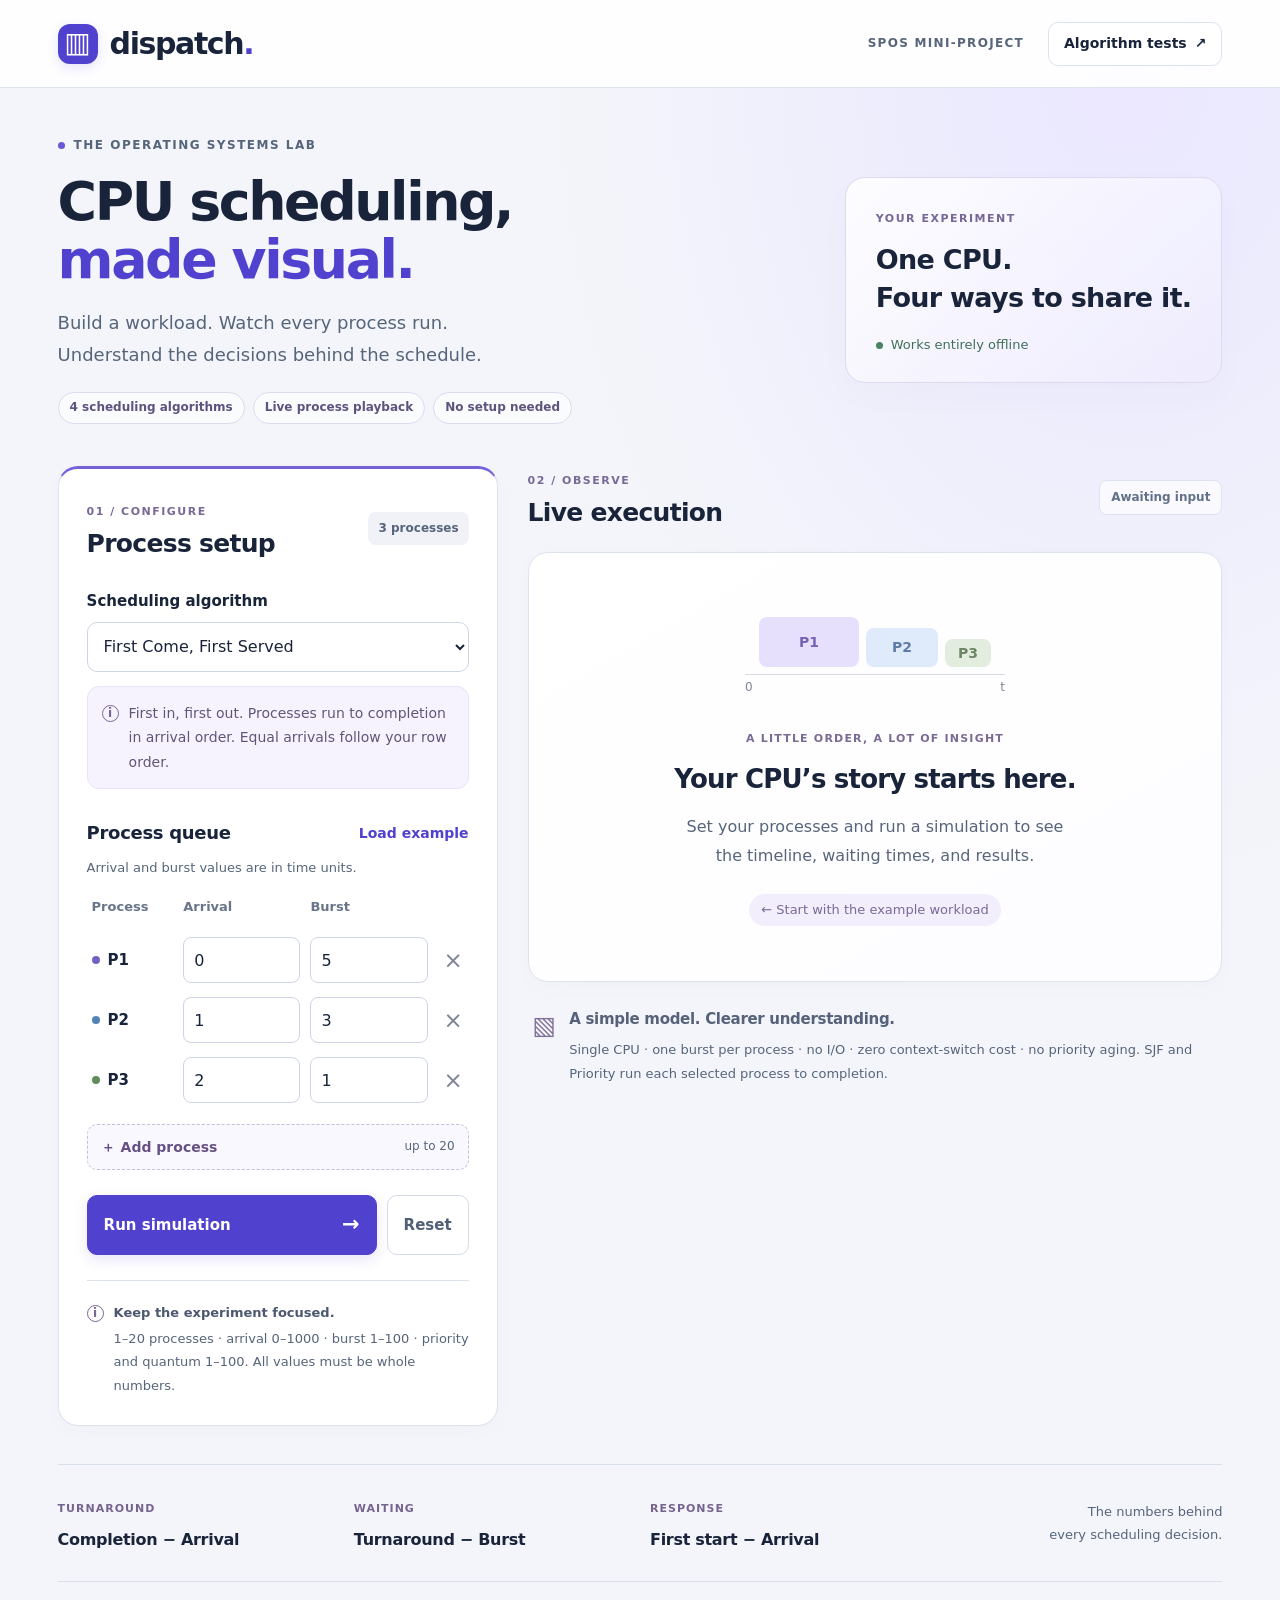
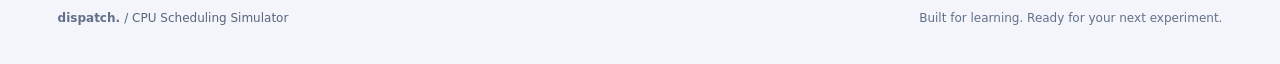
==== commit 9dc91051: "Improve typography, spacing and responsive simulator layout" ====
--- a/index.html
+++ b/index.html
@@ -17,13 +17,13 @@
   </header>
   <main>
     <section class="intro" aria-labelledby="page-title">
-      <div><div class="eyebrow"><span class="status-dot"></span> THE OPERATING SYSTEMS LAB</div><h1 id="page-title">Every process.<br><span>In its own time.</span></h1><p class="intro-copy">Explore how the CPU makes its next move. Build a workload,<br class="desktop-break"> choose a scheduler, and follow every decision.</p></div>
+      <div><div class="eyebrow"><span class="status-dot"></span> THE OPERATING SYSTEMS LAB</div><h1 id="page-title">CPU scheduling,<br><span>made visual.</span></h1><p class="intro-copy">Build a workload. Watch every process run.<br class="desktop-break"> Understand the decisions behind the schedule.</p><div class="intro-chips" aria-label="Simulator features"><span>4 scheduling algorithms</span><span>Live process playback</span><span>No setup needed</span></div></div>
       <div class="intro-aside"><span class="mini-label">YOUR EXPERIMENT</span><p>One CPU.<br>Four ways to share it.</p><span class="offline-badge"><span class="status-dot"></span> Works entirely offline</span></div>
     </section>
 
     <div class="workspace">
       <section class="panel editor" aria-labelledby="setup-title">
-        <div class="panel-heading"><div><span class="step-label">01 / CONFIGURE</span><h2 id="setup-title">Set up your workload</h2></div><span class="count-badge" id="process-count">3 processes</span></div>
+        <div class="panel-heading"><div><span class="step-label">01 / CONFIGURE</span><h2 id="setup-title">Process setup</h2></div><span class="count-badge" id="process-count">3 processes</span></div>
         <form id="simulation-form" novalidate>
           <div class="field"><label for="algorithm">Scheduling algorithm</label><div class="select-wrap"><select id="algorithm" name="algorithm"><option value="fcfs">First Come, First Served</option><option value="sjf">Shortest Job First</option><option value="priority">Priority Scheduling</option><option value="rr">Round Robin</option></select></div></div>
           <div class="algorithm-note"><span class="note-symbol" aria-hidden="true">i</span><p id="algorithm-description"></p></div>
@@ -39,7 +39,7 @@
       </section>
 
       <section class="results-column" aria-labelledby="results-title">
-        <div class="results-heading"><div><span class="step-label">02 / OBSERVE</span><h2 id="results-title">See the schedule unfold</h2></div><span class="state-badge" id="result-state">Awaiting input</span></div>
+        <div class="results-heading"><div><span class="step-label">02 / OBSERVE</span><h2 id="results-title">Live execution</h2></div><span class="state-badge" id="result-state">Awaiting input</span></div>
         <div class="panel empty-state" id="empty-state"><div class="empty-illustration" aria-hidden="true"><div class="illustration-axis"></div><span class="illustration-block block-one">P1</span><span class="illustration-block block-two">P2</span><span class="illustration-block block-three">P3</span><span class="illustration-tick tick-one">0</span><span class="illustration-tick tick-two">t</span></div><span class="eyebrow">A LITTLE ORDER, A LOT OF INSIGHT</span><h3>Your CPU’s story starts here.</h3><p>Set your processes and run a simulation to see<br class="desktop-break"> the timeline, waiting times, and results.</p><span class="empty-hint">← Start with the example workload</span></div>
         <div id="results" hidden>
           <section class="panel playback-stage" id="playback-stage" aria-labelledby="playback-title">
--- a/style.css
+++ b/style.css
@@ -1,1266 +1,476 @@
+/* Dispatch: a readable, responsive learning dashboard. */
 :root {
-  --bg:#f5f6f8;
-  --paper:#fff;
-  --ink:#202938;
-  --muted:#637083;
-  --line:#e3e7ed;
-  --accent:#4438ca;
-  --soft:#efedff;
-  --error:#ae2539;
-  --radius:16px
-}
-* {
-  box-sizing:border-box
-}
+  --bg: #f3f5fa;
+  --paper: #fff;
+  --ink: #19243a;
+  --muted: #57657b;
+  --line: #dde3ee;
+  --accent: #5141cf;
+  --soft: #eeebff;
+  --error: #aa2039;
+  --radius: 20px;
+}
+* { box-sizing: border-box; }
+[hidden] { display: none !important; }
 body {
-  margin:0;
-  background:var(--bg);
-  color:var(--ink);
-  font-family:system-ui,-apple-system,"Segoe UI",sans-serif;
-  font-size:14px;
-  line-height:1.6
-}
-button,input,select {
-  font:inherit
-}
-button,a,input,select {
-  -webkit-tap-highlight-color:transparent
-}
-button {
-  cursor:pointer
-}
-button:disabled {
-  cursor:not-allowed;
-  opacity:.5
-}
-a {
-  color:inherit;
-  text-decoration:none
-}
-button:focus-visible,a:focus-visible,input:focus-visible,select:focus-visible,[tabindex]:focus-visible {
-  outline:3px solid #8175ed;
-  outline-offset:3px
-}
-[hidden] {
-  display:none!important
-}
+  margin: 0;
+  background: radial-gradient(ellipse at 88% 4%, #eae7ff 0, transparent 36%), var(--bg);
+  color: var(--ink);
+  font-family: system-ui, -apple-system, "Segoe UI", sans-serif;
+  font-size: 16px;
+  line-height: 1.6;
+}
+button, input, select { font: inherit; }
+button, a, input, select { -webkit-tap-highlight-color: transparent; }
+button { cursor: pointer; }
+button:disabled { cursor: not-allowed; opacity: .45; }
+a { color: inherit; text-decoration: none; }
+button:focus-visible, a:focus-visible, input:focus-visible, select:focus-visible, [tabindex]:focus-visible {
+  outline: 3px solid #7967e5;
+  outline-offset: 4px;
+}
+button, a, select { touch-action: manipulation; }
 .topbar {
-  height:84px;
-  border-bottom:1px solid var(--line);
-  background:var(--paper);
-  padding:0 4.5%;
-  display:flex;
-  align-items:center;
-  justify-content:space-between;
-  gap:16px
-}
-.brand {
-  display:flex;
-  align-items:center;
-  font-size:27px;
-  font-weight:800;
-  letter-spacing:-1.4px
-}
+  min-height: 88px;
+  padding: 16px clamp(20px, 4.5vw, 72px);
+  display: flex;
+  align-items: center;
+  justify-content: space-between;
+  gap: 20px;
+  background: #ffffffed;
+  border-bottom: 1px solid var(--line);
+}
+.brand { display: flex; align-items: center; font-size: 30px; font-weight: 800; letter-spacing: -1.4px; }
 .brand-icon {
-  width:34px;
-  height:34px;
-  display:inline-flex;
-  align-items:center;
-  justify-content:center;
-  background:var(--accent);
-  border-radius:9px;
-  color:white;
-  font-size:25px;
-  margin-right:11px;
-  letter-spacing:0
-}
-.brand-dot {
-  color:var(--accent)
-}
-.topbar-right {
-  display:flex;
-  align-items:center;
-  gap:28px
-}
-.course-tag {
-  font-size:10px;
-  font-weight:750;
-  letter-spacing:1.5px;
-  color:var(--muted);
-  padding-right:28px;
-  border-right:1px solid var(--line)
-}
+  display: inline-flex; align-items: center; justify-content: center;
+  width: 40px; height: 40px; margin-right: 12px;
+  background: var(--accent); color: white; border-radius: 12px;
+  box-shadow: 0 4px 12px #5141cf24; font-size: 28px; letter-spacing: 0;
+}
+.brand-dot { color: var(--accent); }
+.topbar-right { display: flex; align-items: center; gap: 24px; }
+.course-tag { font-size: 12px; font-weight: 700; letter-spacing: 1.3px; color: var(--muted); }
 .text-link {
-  font-size:12px;
-  font-weight:650
-}
-.text-link:hover,.link-button:hover {
-  color:var(--accent);
-  text-decoration:underline
-}
-main {
-  max-width:1480px;
-  margin:auto;
-  padding:44px 4.5% 0
-}
-.intro {
-  display:flex;
-  justify-content:space-between;
-  align-items:center;
-  margin-bottom:38px;
-  gap:24px
-}
-.eyebrow,.step-label,.mini-label {
-  font-size:10px;
-  font-weight:750;
-  letter-spacing:1.65px
-}
-.eyebrow {
-  display:flex;
-  align-items:center;
-  gap:8px;
-  color:var(--muted)
-}
-.status-dot {
-  width:6px;
-  height:6px;
-  border-radius:50%;
-  background:#5b4ddd;
-  display:inline-block;
-  flex-shrink:0
-}
-h1 {
-  font-size:clamp(36px,3.4vw,51px);
-  letter-spacing:-2px;
-  line-height:1.13;
-  margin:16px 0
-}
-h1 span {
-  color:#6c7386
-}
-.intro-copy {
-  color:var(--muted);
-  font-size:14px;
-  line-height:1.8;
-  margin:0
-}
-.intro-aside {
-  border-left:1px solid #dce0e7;
-  padding:9px 0 9px 32px;
-  min-width:220px
-}
-.mini-label {
-  color:var(--muted);
-  letter-spacing:1.3px
-}
-.intro-aside p {
-  font-size:22px;
-  font-weight:650;
-  line-height:1.4;
-  letter-spacing:-.6px;
-  margin:10px 0 17px
-}
-.offline-badge {
-  font-size:11px;
-  color:#416557;
-  display:flex;
-  align-items:center;
-  gap:7px
-}
-.offline-badge .status-dot {
-  background:#367654
-}
-.workspace {
-  display:grid;
-  grid-template-columns:minmax(330px,420px) minmax(0,1fr);
-  gap:28px;
-  align-items:start
-}
-.panel {
-  background:var(--paper);
-  border:1px solid var(--line);
-  border-radius:var(--radius);
-  box-shadow:0 3px 10px #24314a03;
-  min-width:0
-}
-.editor {
-  padding:26px
-}
-.panel-heading,.results-heading {
-  display:flex;
-  align-items:center;
-  justify-content:space-between;
-  gap:8px
-}
-.panel-heading {
-  margin-bottom:26px;
-  align-items:flex-start
-}
-.step-label {
-  color:#7a718f;
-  font-size:9px;
-  letter-spacing:1.4px
-}
-h2 {
-  font-size:18px;
-  letter-spacing:-.5px;
-  line-height:1.4;
-  margin:5px 0 0
-}
-.count-badge,.state-badge,.small-tag {
-  border-radius:6px;
-  font-size:10px;
-  font-weight:650;
-  white-space:nowrap
-}
-.count-badge {
-  padding:4px 8px;
-  background:#f1f3f7;
-  color:var(--muted);
-  margin-top:21px
-}
-.field label {
-  display:block;
-  font-size:12px;
-  font-weight:650;
-  margin-bottom:8px
-}
-select {
-  appearance:auto;
-  width:100%;
-  height:44px;
-  border:1px solid #dce0e8;
-  border-radius:8px;
-  background:#fff;
-  padding:0 12px;
-  color:var(--ink);
-  font-size:13px
-}
-input {
-  min-width:0;
-  width:100%;
-  height:37px;
-  border:1px solid #dce0e8;
-  border-radius:6px;
-  padding:0 8px;
-  background:white;
-  color:var(--ink);
-  font-variant-numeric:tabular-nums
-}
-input:focus,select:focus {
-  border-color:#8175ed
-}
-input[aria-invalid=true] {
-  border-color:var(--error);
-  background:#fff9fa
-}
-.algorithm-note {
-  display:flex;
-  gap:9px;
-  background:#f5f4fb;
-  padding:11px 12px;
-  margin:12px 0 24px;
-  border-radius:8px
-}
-.algorithm-note p {
-  margin:0;
-  font-size:11px;
-  line-height:1.7;
-  color:#605b78
-}
-.note-symbol {
-  display:inline-flex;
-  align-items:center;
-  justify-content:center;
-  width:14px;
-  height:14px;
-  border:1px solid currentColor;
-  border-radius:50%;
-  font-size:10px;
-  font-weight:650;
-  flex-shrink:0;
-  line-height:1;
-  margin-top:3px;
-  color:#716691
-}
-.quantum-field {
-  margin-bottom:23px;
-  max-width:210px
-}
-.subheading {
-  display:flex;
-  align-items:center;
-  justify-content:space-between;
-  gap:8px
-}
-h3 {
-  font-size:13px;
-  letter-spacing:-.1px;
-  margin:0
-}
-.link-button {
-  border:0;
-  padding:0;
-  background:none;
-  font-size:11px;
-  font-weight:650;
-  color:var(--accent)
-}
-.table-help {
-  font-size:10px;
-  color:var(--muted);
-  margin:5px 0 13px;
-  line-height:1.7
-}
-.table-scroll {
-  overflow:auto;
-  width:100%;
-  min-width:0
-}
-.input-table {
-  width:100%;
-  border-collapse:collapse;
-  table-layout:fixed;
-  font-size:12px
-}
-.input-table th {
-  font-size:10px;
-  color:var(--muted);
-  text-align:left;
-  padding:0 4px 9px;
-  font-weight:550
-}
-.input-table th:first-child {
-  width:24%
-}
-.input-table th:last-child {
-  width:30px
-}
-.input-table td {
-  padding:5px 4px;
-  vertical-align:top
-}
-.input-table td:first-child {
-  padding-top:12px
-}
-.process-label {
-  display:inline-flex;
-  align-items:center;
-  gap:7px;
-  font-weight:650;
-  white-space:nowrap
-}
-.color-dot {
-  width:7px;
-  height:7px;
-  border-radius:50%;
-  display:inline-block;
-  flex-shrink:0
-}
-.remove-button {
-  border:0;
-  color:#7a8493;
-  background:transparent;
-  font-size:19px;
-  width:26px;
-  height:36px;
-  line-height:1
-}
-.remove-button:hover {
-  color:var(--error);
-  background:#fff1f3;
-  border-radius:5px
-}
-.field-error {
-  display:block;
-  font-size:10px;
-  color:var(--error);
-  line-height:1.5;
-  margin-top:4px;
-  overflow-wrap:anywhere
-}
-.field-error:empty {
-  display:none
-}
-.add-button {
-  width:100%;
-  background:#fbfbfe;
-  border:1px dashed #d5d3e6;
-  border-radius:7px;
-  color:#645694;
-  text-align:left;
-  padding:9px 12px;
-  margin:12px 0 0;
-  font-size:11px;
-  font-weight:650
-}
-.add-button:hover {
-  background:var(--soft)
-}
-.add-limit {
-  float:right;
-  font-size:10px;
-  color:var(--muted);
-  font-weight:400;
-  margin-top:1px
-}
-.form-message {
-  color:var(--error);
-  font-size:11px;
-  margin:12px 0 0
-}
-.form-message:empty {
-  display:none
-}
-.form-actions {
-  display:flex;
-  gap:10px;
-  margin-top:23px
-}
-.primary-button,.secondary-button {
-  min-height:44px;
-  border-radius:8px;
-  font-size:12px;
-  font-weight:650;
-  padding:10px 16px
-}
-.primary-button {
-  border:1px solid var(--accent);
-  background:var(--accent);
-  color:white;
-  flex:1;
-  display:flex;
-  align-items:center;
-  justify-content:space-between;
-  box-shadow:0 3px 5px #4438ca19
-}
-.primary-button:hover {
-  background:#382ab5
-}
-.primary-button span {
-  font-size:17px;
-  line-height:1
-}
-.secondary-button {
-  border:1px solid #dde0e8;
-  color:#5c6678;
-  background:white
-}
-.secondary-button:hover {
-  background:#f3f4f8
-}
-.limits-note {
-  border-top:1px solid var(--line);
-  display:flex;
-  gap:9px;
-  padding-top:18px;
-  margin-top:23px
-}
-.limits-note p {
-  font-size:10px;
-  line-height:1.8;
-  margin:0;
-  color:var(--muted)
-}
-.limits-note strong {
-  display:block;
-  font-weight:600;
-  color:#4d586a
-}
-.results-column {
-  min-width:0
-}
-.results-heading {
-  margin:4px 0 22px
-}
-.state-badge {
-  border:1px solid #dde1e8;
-  background:#f9fafc;
-  color:#687387;
-  padding:5px 9px
-}
-.state-badge.complete {
-  color:#3e6553;
-  border-color:#cddfd5;
-  background:#f0f7f2
-}
-.empty-state {
-  min-height:369px;
-  display:flex;
-  flex-direction:column;
-  align-items:center;
-  justify-content:center;
-  padding:34px 20px;
-  text-align:center
-}
-.empty-state .eyebrow {
-  font-size:8px;
-  letter-spacing:1.3px;
-  color:#8a829d;
-  margin-top:34px
-}
-.empty-state h3 {
-  font-size:20px;
-  letter-spacing:-.5px;
-  margin-top:10px
-}
-.empty-state p {
-  color:var(--muted);
-  font-size:12px;
-  line-height:1.8;
-  margin:8px 0 18px
-}
-.empty-hint {
-  font-size:10px;
-  color:#8b839b
-}
-.empty-illustration {
-  width:237px;
-  height:75px;
-  position:relative;
-  margin-top:6px
-}
-.illustration-axis {
-  position:absolute;
-  left:0;
-  right:0;
-  bottom:17px;
-  height:1px;
-  background:#d8dce6
-}
-.illustration-block {
-  position:absolute;
-  bottom:24px;
-  border-radius:6px;
-  display:flex;
-  align-items:center;
-  justify-content:center;
-  font-size:10px;
-  font-weight:650
-}
-.block-one {
-  left:12px;
-  width:91px;
-  height:43px;
-  background:#e5e1fb;
-  color:#7868c1
-}
-.block-two {
-  left:109px;
-  width:66px;
-  height:33px;
-  background:#dfe9f7;
-  color:#6183ac
-}
-.block-three {
-  left:181px;
-  width:44px;
-  height:24px;
-  background:#e4e9e2;
-  color:#728768
-}
-.illustration-tick {
-  position:absolute;
-  bottom:-3px;
-  font-size:9px;
-  color:#9296a5
-}
-.tick-one {
-  left:0
-}
-.tick-two {
-  right:0
-}
-.assumptions {
-  display:flex;
-  gap:12px;
-  padding:22px 6px
-}
-.model-icon {
-  color:#7a728f;
-  font-size:21px;
-  line-height:1.3
-}
-.assumptions h3 {
-  font-size:11px;
-  color:#5d6575;
-  margin:0 0 5px
-}
-.assumptions p {
-  font-size:10px;
-  color:var(--muted);
-  margin:0;
-  line-height:1.9
-}
-.metric-grid {
-  display:grid;
-  grid-template-columns:repeat(3,minmax(0,1fr));
-  gap:12px;
-  margin-bottom:18px
-}
-.metric-card {
-  background:var(--paper);
-  border:1px solid var(--line);
-  border-radius:12px;
-  padding:18px 15px;
-  min-width:0
-}
-.metric-card>span {
-  font-size:10px;
-  color:#596479;
-  font-weight:600
-}
-.metric-card>div {
-  display:flex;
-  align-items:baseline;
-  gap:7px;
-  margin:4px 0
-}
-.metric-card strong {
-  font-size:30px;
-  font-weight:650;
-  letter-spacing:-1.2px;
-  font-variant-numeric:tabular-nums
-}
-.metric-card div span {
-  font-size:9px;
-  color:var(--muted)
-}
-.metric-card p {
-  font-size:9px;
-  line-height:1.5;
-  color:var(--muted);
-  margin:0
-}
-.metric-card:first-child {
-  background:#f0edff;
-  border-color:#e1dbfc
-}
-.metric-card:first-child strong {
-  color:var(--accent)
-}
-.timeline-panel {
-  padding:21px 22px;
-  margin-bottom:18px
-}
-.section-heading {
-  display:flex;
-  align-items:center;
-  justify-content:space-between;
-  gap:10px;
-  margin-bottom:20px
-}
-.section-heading p {
-  font-size:10px;
-  color:var(--muted);
-  margin:3px 0 0
-}
-.small-tag {
-  font-size:9px;
-  background:#f2f1fa;
-  color:#736491;
-  padding:4px 8px
-}
-.gantt-scroll {
-  overflow-x:auto;
-  overflow-y:hidden;
-  width:100%;
-  padding:7px 0 14px
-}
-.gantt {
-  display:flex;
-  position:relative;
-  height:83px;
-  min-width:100%
-}
-.gantt-segment {
-  height:49px;
-  position:relative;
-  flex-shrink:0;
-  border-right:1px solid white;
-  display:flex;
-  align-items:center;
-  justify-content:center;
-  font-size:11px;
-  font-weight:700
-}
-.gantt-segment:first-child {
-  border-radius:6px 0 0 6px
-}
-.gantt-segment:last-of-type {
-  border-radius:0 6px 6px 0
-}
-.gantt-segment:only-of-type {
-  border-radius:6px
-}
-.gantt-label {
-  overflow:hidden;
-  white-space:nowrap;
-  text-overflow:clip;
-  padding:0 3px
-}
-.time-tick {
-  position:absolute;
-  top:55px;
-  left:0;
-  transform:translateX(-1px);
-  font-size:9px;
-  color:#637083;
-  font-weight:500;
-  white-space:nowrap;
-  font-variant-numeric:tabular-nums
-}
-.end-tick {
-  position:absolute;
-  top:55px;
-  right:0;
-  font-size:9px;
-  color:#637083;
-  font-weight:500
-}
-.timeline-footer {
-  display:flex;
-  justify-content:space-between;
-  gap:12px;
-  border-top:1px solid #edf0f4;
-  padding-top:14px;
-  font-size:9px
-}
-.legend {
-  display:flex;
-  flex-wrap:wrap;
-  gap:12px
-}
-.legend-item {
-  display:flex;
-  align-items:center;
-  gap:5px
-}
-.chart-help {
-  font-size:9px;
-  color:var(--muted);
-  margin:12px 0 0
-}
-.metrics-panel {
-  padding:21px 0 5px;
-  overflow:hidden
-}
-.metrics-panel .section-heading {
-  padding:0 22px;
-  margin-bottom:16px
-}
-.metrics-table {
-  width:100%;
-  border-collapse:collapse;
-  font-size:11px;
-  white-space:nowrap
-}
-.metrics-table th {
-  font-size:9px;
-  color:#626d7f;
-  background:#f7f8fa;
-  text-align:right;
-  padding:11px 12px;
-  font-weight:550;
-  border-top:1px solid var(--line);
-  border-bottom:1px solid var(--line)
-}
-.metrics-table td {
-  text-align:right;
-  padding:12px;
-  border-bottom:1px solid #eef0f4;
-  font-variant-numeric:tabular-nums
-}
-.metrics-table th:first-child,.metrics-table td:first-child {
-  text-align:left;
-  padding-left:22px
-}
-.metrics-table tr:last-child td {
-  border-bottom:0
-}
-.formula-strip {
-  margin-top:33px;
-  border-top:1px solid #dfe3eb;
-  border-bottom:1px solid #dfe3eb;
-  padding:23px 0;
-  display:grid;
-  grid-template-columns:repeat(3,1fr) 1fr;
-  align-items:center;
-  gap:16px
-}
-.formula-label {
-  font-size:8px;
-  color:#777087;
-  letter-spacing:1.2px;
-  font-weight:700
-}
-.formula-strip p {
-  font-size:12px;
-  margin:4px 0 0;
-  font-weight:550;
-  letter-spacing:-.15px
-}
-.formula-caption {
-  font-size:10px;
-  color:#778092;
-  line-height:1.8;
-  text-align:right
-}
-footer {
-  max-width:1480px;
-  margin:auto;
-  display:flex;
-  justify-content:space-between;
-  gap:20px;
-  padding:24px 4.5% 30px;
-  font-size:9px;
-  color:#657084
-}
-footer>span:first-child {
-  font-weight:650
-}
-.muted {
-  color:var(--muted);
-  font-weight:400
-}
-.sr-only {
-  position:absolute;
-  width:1px;
-  height:1px;
-  padding:0;
-  margin:-1px;
-  overflow:hidden;
-  clip:rect(0,0,0,0);
-  white-space:nowrap;
-  border:0
-}
-.test-main {
-  max-width:1000px
-}
-.test-intro {
-  margin-bottom:25px
-}
-.test-intro h1 {
-  font-size:36px
-}
-.test-summary {
-  padding:20px;
-  margin:20px 0;
-  font-weight:650
-}
-.test-list {
-  list-style:none;
-  padding:0
-}
-.test-list li {
-  border-bottom:1px solid var(--line);
-  padding:12px 18px;
-  font-size:12px;
-  overflow-wrap:anywhere
-}
-.test-pass {
-  color:#216144
-}
-.test-fail {
-  color:var(--error)
-}
-.test-error {
-  display:block;
-  font-family:monospace;
-  white-space:pre-wrap;
-  margin-top:5px
-}
-.timeline-tooltip {
-  position:fixed;
-  z-index:10;
-  max-width:min(310px,calc(100vw - 16px));
-  padding:9px 12px;
-  border-radius:7px;
-  background:#202938;
-  color:#fff;
-  box-shadow:0 4px 18px #20293820;
-  font-size:11px;
-  line-height:1.6;
-  pointer-events:none
-}
-@media(min-width:1500px) {
-  main {
-    padding-left:65px;
-    padding-right:65px
-  }
-}
-@media(max-width:1100px) {
-  .workspace {
-    grid-template-columns:minmax(300px,360px) minmax(0,1fr);
-    gap:20px
-  }
-  .editor {
-    padding:20px
-  }
-  .metric-grid {
-    gap:8px
-  }
-  .metric-card {
-    padding:14px 10px
-  }
-  .metric-card strong {
-    font-size:25px
-  }
-  .metric-card>span {
-    font-size:9px
-  }
-  .timeline-panel {
-    padding:18px 16px
-  }
-}
-@media(max-width:800px) {
-  main {
-    padding-top:30px
-  }
-  .workspace {
-    grid-template-columns:minmax(0,1fr)
-  }
-  .intro-aside {
-    min-width:170px;
-    padding-left:22px
-  }
-  .intro-aside p {
-    font-size:18px
-  }
-  .results-heading {
-    margin-top:5px
-  }
-  .empty-state {
-    min-height:310px
-  }
-  .formula-strip {
-    grid-template-columns:repeat(3,1fr)
-  }
-  .formula-caption {
-    display:none
-  }
-  .metric-card {
-    padding:18px
-  }
-  .metric-card strong {
-    font-size:30px
-  }
-  .metric-card>span {
-    font-size:11px
-  }
-  .empty-hint {
-    display:none
-  }
-}
-@media(max-width:480px) {
-  .topbar {
-    height:70px;
-    padding:0 20px
-  }
-  .brand {
-    font-size:24px
-  }
-  .brand-icon {
-    width:30px;
-    height:30px
-  }
-  .course-tag {
-    display:none
-  }
-  .topbar-right {
-    gap:0
-  }
-  .text-link {
-    font-size:10px
-  }
-  main {
-    padding:27px 20px 0
-  }
-  .intro {
-    margin-bottom:26px
-  }
-  .intro-aside {
-    display:none
-  }
-  .eyebrow {
-    font-size:8px;
-    letter-spacing:1.3px
-  }
-  h1 {
-    font-size:38px;
-    letter-spacing:-1.5px
-  }
-  .intro-copy {
-    font-size:12px
-  }
-  .desktop-break {
-    display:none
-  }
-  .editor {
-    padding:20px 16px
-  }
-  .panel-heading {
-    margin-bottom:23px
-  }
-  h2 {
-    font-size:16px
-  }
-  .count-badge {
-    font-size:9px
-  }
-  .input-table {
-    font-size:11px
-  }
-  .input-table th:first-child {
-    width:22%
-  }
-  .input-table th:last-child {
-    width:24px
-  }
-  .input-table td {
-    padding-left:3px;
-    padding-right:3px
-  }
-  .process-label {
-    gap:5px
-  }
-  .input-table input {
-    padding-left:6px;
-    padding-right:2px;
-    font-size:12px
-  }
-  .input-table .remove-button {
-    width:22px
-  }
-  .metric-grid {
-    gap:7px
-  }
-  .metric-card {
-    padding:13px 9px
-  }
-  .metric-card>span {
-    font-size:9px;
-    display:block;
-    min-height:28px
-  }
-  .metric-card strong {
-    font-size:23px
-  }
-  .metric-card>div {
-    gap:4px
-  }
-  .metric-card div span {
-    font-size:8px
-  }
-  .metric-card p {
-    font-size:8px;
-    min-height:24px
-  }
-  .state-badge {
-    font-size:9px;
-    padding:4px 7px
-  }
-  .timeline-panel {
-    padding:18px 14px
-  }
-  .timeline-footer {
-    align-items:flex-start
-  }
-  .timeline-footer>.muted {
-    white-space:nowrap
-  }
-  .empty-state h3 {
-    font-size:18px
-  }
-  .empty-state .eyebrow {
-    font-size:7px
-  }
-  .empty-state p {
-    font-size:11px
-  }
-  .formula-strip {
-    margin-top:18px;
-    gap:10px;
-    padding:19px 0
-  }
-  .formula-label {
-    font-size:7px;
-    letter-spacing:.8px
-  }
-  .formula-strip p {
-    font-size:10px;
-    line-height:1.6
-  }
-  footer {
-    padding:22px 20px;
-    flex-direction:column;
-    gap:7px
-  }
-  .assumptions {
-    padding:20px 2px
-  }
-  .quantum-field {
-    max-width:100%
-  }
-}
+  display: inline-flex; align-items: center; gap: 8px;
+  min-height: 44px; padding: 8px 15px;
+  border: 1px solid var(--line); border-radius: 10px;
+  background: #fff; font-size: 14px; font-weight: 650;
+}
+.text-link:hover { color: var(--accent); border-color: #bcb1ed; background: #f8f6ff; }
+main { max-width: 1580px; margin: auto; padding: 48px clamp(20px, 4.5vw, 72px) 0; }
+.intro { display: flex; justify-content: space-between; align-items: center; gap: 32px; margin-bottom: 42px; }
+.eyebrow, .step-label, .mini-label { font-size: 12px; font-weight: 750; letter-spacing: 1.5px; }
+.eyebrow { display: flex; align-items: center; gap: 9px; color: var(--muted); }
+.status-dot { display: inline-block; width: 7px; height: 7px; border-radius: 50%; background: #6c57d2; flex-shrink: 0; }
+h1 { font-size: clamp(40px, 4.2vw, 62px); line-height: 1.08; letter-spacing: -2.4px; margin: 18px 0; }
+h1 span { color: var(--accent); }
+.intro-copy { font-size: 18px; color: var(--muted); line-height: 1.75; margin: 0; }
+.intro-chips { display: flex; flex-wrap: wrap; gap: 8px; margin-top: 22px; }
+.intro-chips span { font-size: 12px; font-weight: 550; color: #5d537e; border: 1px solid #ded9ef; background: #ffffffa6; border-radius: 24px; padding: 5px 11px; }
+.intro-aside { min-width: 248px; padding: 26px 30px; border: 1px solid #ded9ef; border-radius: 20px; background: linear-gradient(140deg, #ffffffde, #eeebffb0); box-shadow: 0 12px 35px #55427e06; }
+.mini-label { color: #776794; font-size: 11px; }
+.intro-aside p { font-size: 27px; font-weight: 650; letter-spacing: -.7px; line-height: 1.4; margin: 12px 0 18px; }
+.offline-badge { display: flex; gap: 8px; align-items: center; color: #3f7058; font-size: 13px; }
+.offline-badge .status-dot { background: #4a8264; }
+.workspace { display: grid; grid-template-columns: minmax(380px, 440px) minmax(0, 1fr); gap: 30px; align-items: start; }
+.panel { min-width: 0; background: var(--paper); border: 1px solid var(--line); border-radius: var(--radius); box-shadow: 0 5px 20px #26325405; }
+.editor { padding: 28px; border-top: 3px solid #7662d9; }
+.panel-heading, .results-heading { display: flex; align-items: center; justify-content: space-between; gap: 12px; flex-wrap: wrap; }
+.panel-heading { margin-bottom: 28px; }
+.step-label { font-size: 11px; color: #7a6996; letter-spacing: 1.5px; }
+h2 { font-size: 25px; letter-spacing: -.7px; line-height: 1.3; margin: 6px 0 0; }
+h3 { font-size: 18px; font-weight: 650; letter-spacing: -.3px; margin: 0; }
+.count-badge, .state-badge, .small-tag { font-weight: 600; font-size: 12px; border-radius: 8px; white-space: nowrap; }
+.count-badge { background: #f0f2f8; color: var(--muted); padding: 7px 10px; }
+.state-badge { border: 1px solid var(--line); background: #ffffffb3; color: #637089; padding: 7px 11px; }
+.state-badge.playing { color: #634596; background: #eee7ff; border-color: #d9cdf4; }
+.state-badge.paused { color: #87602b; background: #fff5e5; border-color: #ead4b3; }
+.state-badge.complete { color: #35654c; border-color: #c7dfcf; background: #edf7f1; }
+.field label { display: block; font-size: 15px; font-weight: 650; margin-bottom: 9px; }
+select { width: 100%; height: 50px; padding: 0 12px; border: 1px solid #cdd5e4; border-radius: 10px; background: white; color: var(--ink); font-size: 16px; }
+input { min-width: 0; width: 100%; height: 46px; padding: 0 10px; border: 1px solid #cdd5e4; border-radius: 8px; background: #fff; color: var(--ink); font-size: 16px; font-variant-numeric: tabular-nums; }
+input:hover, select:hover { border-color: #a99bd8; }
+input:focus, select:focus { border-color: #8773db; }
+input[aria-invalid=true] { border-color: var(--error); background: #fff7f8; }
+.algorithm-note { display: flex; gap: 10px; padding: 14px; margin: 14px 0 27px; border: 1px solid #e9e2f8; border-radius: 12px; background: #f6f3fe; }
+.algorithm-note p { margin: 0; font-size: 14px; line-height: 1.75; color: #635578; }
+.note-symbol { display: inline-flex; align-items: center; justify-content: center; flex-shrink: 0; width: 17px; height: 17px; margin-top: 4px; border: 1px solid currentColor; border-radius: 50%; font-size: 12px; font-weight: 650; line-height: 1; color: #796696; }
+.quantum-field { margin-bottom: 25px; max-width: 240px; }
+.subheading { display: flex; align-items: center; justify-content: space-between; flex-wrap: wrap; gap: 10px; }
+.link-button { border: 0; background: none; padding: 6px 0; font-size: 14px; font-weight: 650; color: var(--accent); }
+.link-button:hover { text-decoration: underline; }
+.table-help { font-size: 13px; color: var(--muted); line-height: 1.75; margin: 7px 0 17px; }
+.table-scroll { overflow: auto; width: 100%; min-width: 0; }
+.input-table { width: 100%; min-width: 280px; border-collapse: collapse; table-layout: fixed; font-size: 15px; }
+.input-table:has(th.priority-column:not([hidden])) { min-width: 350px; }
+.input-table th { text-align: left; color: #69758a; font-size: 13px; font-weight: 600; padding: 0 5px 12px; }
+.input-table th:first-child { width: 24%; }
+.input-table th:last-child { width: 36px; }
+.input-table td { padding: 7px 5px; vertical-align: top; }
+.input-table td:first-child { padding-top: 17px; }
+.process-label { display: inline-flex; align-items: center; gap: 8px; white-space: nowrap; font-weight: 650; }
+.color-dot { display: inline-block; width: 8px; height: 8px; border-radius: 50%; flex-shrink: 0; }
+.remove-button { width: 30px; height: 46px; border: 0; background: transparent; border-radius: 8px; color: #7b8497; font-size: 23px; }
+.remove-button:hover { color: var(--error); background: #fff0f3; }
+.field-error { display: block; color: var(--error); font-size: 12px; line-height: 1.6; margin-top: 5px; overflow-wrap: anywhere; }
+.field-error:empty, .form-message:empty { display: none; }
+.add-button { display: flex; gap: 6px; align-items: center; width: 100%; min-height: 46px; padding: 10px 13px; border: 1px dashed #c7bcdf; background: #faf8ff; border-radius: 10px; color: #655184; text-align: left; font-size: 14px; font-weight: 600; margin-top: 14px; }
+.add-button:hover { background: #eee9fc; }
+.add-limit { font-size: 12px; color: var(--muted); font-weight: 400; margin-left: auto; }
+.form-message { font-size: 14px; color: var(--error); margin: 14px 0 0; }
+.form-actions { display: flex; gap: 10px; margin-top: 25px; }
+.primary-button, .secondary-button { min-height: 50px; border-radius: 10px; font-size: 15px; font-weight: 650; padding: 12px 16px; }
+.primary-button { flex: 1; display: flex; align-items: center; justify-content: space-between; gap: 10px; color: white; background: var(--accent); border: 1px solid var(--accent); box-shadow: 0 5px 14px #5141cf23; }
+.primary-button:hover { background: #4230b9; box-shadow: 0 6px 18px #5141cf36; }
+.primary-button #run-label { font-size: 15px; line-height: 1.5; }
+.primary-button>span:last-child { font-size: 21px; }
+.secondary-button { border: 1px solid #d4dbe7; background: #fff; color: #526077; }
+.secondary-button:hover { background: #f1f3f9; }
+.limits-note { display: flex; gap: 10px; border-top: 1px solid var(--line); margin-top: 25px; padding-top: 20px; }
+.limits-note p { font-size: 13px; line-height: 1.8; margin: 0; color: var(--muted); }
+.limits-note strong { display: block; margin-bottom: 3px; font-weight: 650; color: #4d5870; }
+.results-column { min-width: 0; }
+.results-heading { min-height: 63px; margin: 0 0 22px; }
+.empty-state { min-height: 430px; padding: 38px 28px; text-align: center; display: flex; flex-direction: column; align-items: center; justify-content: center; background: linear-gradient(150deg, white, #fdfcff); }
+.empty-state .eyebrow { font-size: 11px; letter-spacing: 1.2px; color: #7b6b92; margin-top: 38px; }
+.empty-state h3 { font-size: 26px; letter-spacing: -.8px; margin-top: 12px; }
+.empty-state p { font-size: 16px; color: var(--muted); line-height: 1.8; max-width: 420px; margin: 12px 0 23px; }
+.empty-hint { font-size: 13px; color: #7b6996; background: #f2eefb; border-radius: 20px; padding: 6px 12px; }
+.empty-illustration { width: 260px; height: 85px; position: relative; }
+.illustration-axis { position: absolute; left: 0; right: 0; bottom: 17px; height: 1px; background: #d7d9e5; }
+.illustration-block { position: absolute; bottom: 25px; border-radius: 8px; display: flex; align-items: center; justify-content: center; font-size: 14px; font-weight: 650; }
+.block-one { left: 14px; width: 100px; height: 50px; background: #e7e0fd; color: #7763b6; }
+.block-two { left: 121px; width: 72px; height: 39px; background: #dfeafa; color: #5d7da5; }
+.block-three { left: 200px; width: 46px; height: 28px; background: #e2eddf; color: #6c8666; }
+.illustration-tick { position: absolute; bottom: -5px; font-size: 12px; color: #7f8798; }
+.tick-one { left: 0; } .tick-two { right: 0; }
+.assumptions { display: flex; gap: 13px; padding: 25px 5px; }
+.model-icon { font-size: 25px; color: #817098; line-height: 1.5; }
+.assumptions h3 { font-size: 15px; color: #56627a; margin-bottom: 7px; }
+.assumptions p { font-size: 13px; color: var(--muted); line-height: 1.9; margin: 0; }
 
-/* Live scheduler: motion represents execution, queue changes, and completion. */
-.primary-button #run-label { font-size:12px; line-height:1.5; }
-.playback-stage { padding:23px; margin-bottom:18px; position:relative; overflow:hidden; }
-.playback-stage::before { content:""; position:absolute; inset:0 0 auto; height:3px; background:linear-gradient(90deg,#6554da,#80b9e2,#8bb99d); }
-.playback-heading { display:flex; justify-content:space-between; align-items:center; gap:16px; }
-.live-label { display:flex; align-items:center; gap:7px; color:#776593; font-size:8px; letter-spacing:1.4px; font-weight:750; }
-.live-label>span { width:6px; height:6px; background:#7d66d9; border-radius:50%; }
-.is-playing .live-label>span { animation:live-blink 1.5s ease-in-out infinite; }
-.playback-heading h3 { margin-top:5px; font-size:16px; letter-spacing:-.4px; }
-.sim-clock { text-align:right; flex-shrink:0; }
-.sim-clock>span { display:block; font-size:7px; letter-spacing:1.2px; color:var(--muted); }
-.sim-clock strong { font-size:28px; font-weight:650; letter-spacing:-1.1px; font-variant-numeric:tabular-nums; }
-.sim-clock small { font-size:10px; color:var(--muted); font-weight:500; letter-spacing:0; }
-.processor-scene { display:grid; grid-template-columns:minmax(0,1fr) 44px 142px; gap:14px; align-items:center; padding:28px 6px 24px 0; }
-.lane-heading { display:flex; justify-content:space-between; gap:8px; font-size:8px; color:var(--muted); margin-bottom:12px; }
-.lane-heading>span:first-child { letter-spacing:1px; font-weight:750; }
-.ready-queue { min-height:69px; padding:12px; border:1px dashed #d7d2e8; background:#faf9fd; border-radius:10px; display:flex; align-items:flex-start; flex-wrap:wrap; align-content:center; gap:6px; }
-.queue-token { display:inline-flex; border-radius:6px; padding:5px 8px; font-size:11px; animation:queue-arrive .35s ease-out both; animation-delay:var(--token-delay,0ms); }
-.queue-empty { color:#8b849b; font-size:10px; align-self:center; }
-.lane-note { font-size:8px; color:var(--muted); margin:7px 0 0; }
-.data-link { height:2px; background:#e5e0f3; position:relative; margin-top:5px; }
-.data-link::after { content:""; position:absolute; right:0; top:-3px; width:7px; height:7px; border-right:1px solid #c1b7e0; border-top:1px solid #c1b7e0; transform:rotate(45deg); }
-.data-link span { position:absolute; width:4px; height:4px; top:-1px; border-radius:50%; background:#7c69c4; opacity:0; }
-.is-playing:not(.is-idle) .data-link span { animation:packet-flow 1.4s linear infinite; }
-.data-link span:nth-child(2) { animation-delay:.45s!important; }
-.data-link span:nth-child(3) { animation-delay:.9s!important; }
-.cpu-shell { position:relative; width:142px; height:142px; display:flex; justify-content:center; align-items:center; }
-.cpu-orbit { position:absolute; inset:0; border:1px dashed #d5ccef; border-radius:50%; }
-.cpu-orbit::before { content:""; position:absolute; top:8px; left:22px; width:6px; height:6px; background:#a18cd8; border:3px solid #eee9fa; box-sizing:content-box; border-radius:50%; }
-.is-playing:not(.is-idle) .cpu-orbit { animation:cpu-orbit 16s linear infinite; }
-.cpu-core { width:108px; height:108px; position:relative; border:1px solid #e0d9f2; background:linear-gradient(145deg,#fcfbff,#eee9fa); border-radius:18px; display:flex; flex-direction:column; align-items:center; justify-content:center; box-shadow:0 7px 20px #6d56b612,inset 0 0 0 5px #ffffffa1; }
-.cpu-core::before,.cpu-core::after { content:""; position:absolute; width:3px; height:7px; background:#c8bddf; top:22px; box-shadow:0 14px #c8bddf,0 28px #c8bddf,0 42px #c8bddf; }
-.cpu-core::before { left:-4px; }
-.cpu-core::after { right:-4px; }
-.cpu-core>span { font-size:7px; letter-spacing:1.5px; font-weight:750; color:#8c7aa8; }
-.cpu-core strong { font-size:28px; color:var(--cpu-color,#7462c2); letter-spacing:-1px; line-height:1.5; }
-.cpu-core small { font-size:8px; color:#746684; }
-.is-playing:not(.is-idle) .cpu-core { animation:cpu-breathe 1.8s ease-in-out infinite; }
-.is-idle .cpu-core { background:#f5f6f8; border-color:#e0e4eb; box-shadow:inset 0 0 0 5px #fff; }
-.is-idle .cpu-orbit { opacity:.5; }
-.execution-caption { display:flex; gap:7px; align-items:center; min-height:35px; padding:8px 10px; border-radius:7px; background:#f7f6fc; }
-.execution-caption p { margin:0; font-size:10px; color:#67597d; }
-.execution-dot { background:#8b72c2; width:5px; height:5px; border-radius:50%; flex-shrink:0; }
-.playback-progress { height:4px; background:#eeeaf5; border-radius:8px; margin-top:17px; overflow:hidden; }
-.playback-progress>div { height:100%; width:0; background:linear-gradient(90deg,#7961cb,#ad9cdd); border-radius:8px; }
-.playback-stats { display:flex; justify-content:space-between; gap:10px; color:var(--muted); font-size:9px; margin-top:7px; font-variant-numeric:tabular-nums; }
-.playback-controls { display:flex; align-items:center; flex-wrap:wrap; gap:8px; padding:16px 0 20px; border-bottom:1px solid #ece8f3; }
-.transport-button { font-size:10px; font-weight:650; min-height:34px; padding:7px 10px; background:#fff; color:#62517c; border:1px solid #ded7eb; border-radius:6px; }
-.transport-button:first-child { background:#f0ebfa; border-color:#e7def6; min-width:82px; }
-.transport-button:hover { background:#eae4f6; }
-.speed-control { display:flex; gap:6px; align-items:center; color:var(--muted); font-size:9px; margin-left:3px; }
-.speed-control select { width:65px; height:34px; font-size:10px; padding:0 5px; border-color:#e0dbea; border-radius:6px; }
-.finish-button { border:0; background:none; color:#796590; font-size:9px; padding:8px 0 8px 4px; margin-left:auto; }
-.finish-button:hover { text-decoration:underline; }
-.process-board-heading { display:flex; justify-content:space-between; align-items:center; gap:8px; padding:17px 0 11px; }
-.process-board-heading h4 { margin:0; font-size:11px; font-weight:650; }
-.process-board-heading>span { font-size:8px; color:#90849f; }
-.process-board { display:grid; grid-template-columns:repeat(3,minmax(0,1fr)); gap:8px; }
-.process-card { min-width:0; background:#fbfbfd; border:1px solid #e8e7ee; border-radius:8px; padding:10px; transition:background .3s,border-color .3s,box-shadow .3s,transform .3s; }
-.process-card-top { display:flex; justify-content:space-between; align-items:center; gap:4px; }
-.process-card .process-label { font-size:10px; }
-.process-state { font-size:8px; color:#8b829a; white-space:nowrap; }
-.process-card[data-state=running] { background:#f7f4fe; border-color:var(--process-color); box-shadow:0 2px 10px #7961cb12; transform:translateY(-2px); }
-.process-card[data-state=running] .process-state { color:#66508e; font-weight:650; }
-.process-card[data-state=completed] { background:#f2f7f4; border-color:#d5e5db; }
-.process-card[data-state=completed] .process-state { color:#47785a; }
-.process-card[data-state=upcoming] { opacity:.66; }
-.process-card[data-state=ready] { border-style:dashed; }
-.process-meter { height:3px; background:#e9e6ef; border-radius:4px; margin-top:10px; overflow:hidden; }
-.process-meter>span { display:block; height:100%; width:0; border-radius:4px; background:var(--process-color); }
-.process-card p { margin:5px 0 0; font-size:8px; color:#8a8198; font-variant-numeric:tabular-nums; }
-.activity-details { border-top:1px solid #ece8f3; margin-top:17px; padding-top:12px; }
-.activity-details summary { font-size:10px; color:#6a5c7d; cursor:pointer; font-weight:600; }
-.activity-details summary>span { font-size:8px; color:#9a90a5; font-weight:400; margin-left:7px; }
-.activity-feed { list-style:none; padding:0; margin:10px 0 0; }
-.activity-feed li { display:grid; grid-template-columns:42px minmax(0,1fr); gap:8px; font-size:9px; padding:4px 0; color:#83748e; animation:activity-arrive .3s ease-out both; }
-.activity-feed li:first-child { color:#5d4b78; }
-.activity-feed li>span:first-child { font-variant-numeric:tabular-nums; color:#9b8bad; }
-.activity-feed .activity-complete>span:last-child { color:#47785a; }
-.is-paused .cpu-core,.is-paused .cpu-orbit,.is-paused .live-label>span,.is-paused .data-link span { animation-play-state:paused!important; }
-.is-paused .live-label { color:#947031; }
-.is-paused .live-label>span { background:#ba914f; }
-.is-complete .cpu-core { background:linear-gradient(145deg,#f9fffa,#e4f1e9); border-color:#d4e4d9; }
-.is-complete .cpu-core strong { color:#528167; }
-.is-complete .cpu-orbit { border-color:#c9dfd1; }
-.is-complete .live-label { color:#538169; }
-.is-complete .live-label>span { background:#68997e; }
-.state-badge.playing { color:#6e5396; background:#f1ebfb; border-color:#e2d6f3; }
-.state-badge.paused { color:#8b6c37; background:#fcf5e9; border-color:#e9dabd; }
-.completion-banner { display:flex; align-items:center; gap:12px; padding:17px; margin-bottom:15px; border:1px solid #d2e4d9; border-radius:12px; background:linear-gradient(110deg,#edf6f0,#f7fbf9); animation:result-reveal .5s ease-out both; }
-.completion-check { width:30px; height:30px; border-radius:50%; color:#548268; background:#d9ecdf; display:flex; align-items:center; justify-content:center; font-size:16px; animation:check-pop .5s ease-out both; flex-shrink:0; }
-.completion-banner strong { font-size:12px; color:#456d56; }
-.completion-banner p { margin:2px 0 0; color:#718b7b; font-size:10px; }
-#summary-metrics:not([hidden]) .metric-card { animation:result-reveal .5s ease-out both; }
-#summary-metrics .metric-card:nth-child(2) { animation-delay:.08s; }
-#summary-metrics .metric-card:nth-child(3) { animation-delay:.16s; }
-#final-breakdown:not([hidden]) { animation:result-reveal .5s .15s ease-out both; }
-.gantt-segment { background:transparent; }
-.gantt-segment.future-segment { visibility:hidden; }
-.gantt-fill { position:absolute; left:0; top:0; height:100%; width:0; border-radius:inherit; }
-.gantt-label { position:relative; z-index:1; }
-.active-segment { box-shadow:inset 0 0 0 1px #9b85c8; background:#f8f6fb; }
-.gantt-playhead { position:absolute; top:-5px; height:58px; width:2px; background:#7b5fa8; pointer-events:none; z-index:2; }
-.gantt-playhead::before { content:""; position:absolute; top:0; left:-3px; border-left:4px solid transparent; border-right:4px solid transparent; border-top:5px solid #7b5fa8; }
-.gantt-playhead.finished { opacity:0; }
-.follow-control { font-size:9px; display:inline-flex; align-items:center; gap:5px; color:#82738f; white-space:nowrap; }
-.follow-control input { width:12px; height:12px; margin:0; accent-color:#7b5fa8; }
-@keyframes cpu-orbit { to { transform:rotate(360deg); } }
-@keyframes cpu-breathe { 0%,100% { box-shadow:0 5px 20px #7961cb12,inset 0 0 0 5px #ffffffa1; } 50% { box-shadow:0 5px 28px #7961cb30,inset 0 0 0 5px #ffffffa1; } }
-@keyframes packet-flow { 0% { left:0; opacity:0; } 20%,80% { opacity:1; } 100% { left:100%; opacity:0; } }
-@keyframes queue-arrive { from { opacity:0; transform:translateX(-7px) scale(.9); } to { opacity:1; transform:translateX(0) scale(1); } }
-@keyframes live-blink { 0%,100% { opacity:1; box-shadow:0 0 0 0 #7d66d91f; } 50% { opacity:.5; box-shadow:0 0 0 4px #7d66d912; } }
-@keyframes activity-arrive { from { opacity:0; transform:translateY(3px); } to { opacity:1; transform:translateY(0); } }
-@keyframes result-reveal { from { opacity:0; transform:translateY(10px); } to { opacity:1; transform:translateY(0); } }
-@keyframes check-pop { from { opacity:0; transform:scale(.5) rotate(-20deg); } to { opacity:1; transform:scale(1) rotate(0); } }
-@media(max-width:1100px) {
-  .playback-stage { padding:19px 16px; }
-  .processor-scene { grid-template-columns:minmax(0,1fr) 26px 122px; gap:10px; }
-  .cpu-shell { width:122px; height:122px; }
-  .cpu-core { width:94px; height:94px; }
-  .process-board { grid-template-columns:repeat(2,minmax(0,1fr)); }
-}
-@media(max-width:800px) {
-  .processor-scene { grid-template-columns:minmax(0,1fr) 44px 142px; gap:20px; }
-  .cpu-shell { width:142px; height:142px; }
-  .cpu-core { width:108px; height:108px; }
-  .process-board { grid-template-columns:repeat(3,minmax(0,1fr)); }
-}
-@media(max-width:480px) {
-  .playback-stage { padding:18px 14px; }
-  .playback-heading h3 { font-size:14px; }
-  .live-label { font-size:7px; letter-spacing:1px; }
-  .sim-clock strong { font-size:25px; }
-  .sim-clock>span { font-size:6px; }
-  .processor-scene { grid-template-columns:minmax(0,1fr) 20px 108px; gap:10px; padding:22px 0; }
-  .cpu-shell { width:108px; height:108px; }
-  .cpu-core { width:84px; height:84px; border-radius:14px; }
-  .cpu-core::before,.cpu-core::after { top:14px; box-shadow:0 13px #c8bddf,0 26px #c8bddf,0 39px #c8bddf; }
-  .cpu-core strong { font-size:24px; }
-  .cpu-core small { font-size:7px; }
-  .cpu-core>span { font-size:6px; }
-  .lane-heading { flex-direction:column; gap:1px; margin-bottom:6px; }
-  .ready-queue { min-height:62px; padding:8px; }
-  .queue-token { padding:4px 6px; font-size:10px; }
-  .queue-empty { font-size:9px; }
-  .execution-caption p { font-size:9px; }
-  .playback-controls { gap:6px; }
-  .transport-button { font-size:9px; padding:7px 8px; }
-  .transport-button:first-child { min-width:73px; }
-  .speed-control { gap:4px; font-size:8px; margin-left:auto; }
-  .speed-control select { width:59px; }
-  .finish-button { width:100%; text-align:right; margin-top:2px; padding-bottom:0; }
-  .process-board { grid-template-columns:repeat(2,minmax(0,1fr)); }
-  .process-board-heading>span { font-size:7px; }
-  .completion-banner { padding:13px; }
-  .completion-banner p { font-size:9px; }
-}
-@media(prefers-reduced-motion:reduce) {
-  *,*::before,*::after { animation:none!important; transition:none!important; scroll-behavior:auto!important; }
-}
+/* Live execution */
+.playback-stage { position: relative; overflow: hidden; padding: 26px; margin-bottom: 22px; background: linear-gradient(150deg, #fff 50%, #f9f6ff); border-color: #ded5ef; }
+.playback-stage::before { content: ""; position: absolute; inset: 0 0 auto; height: 4px; background: linear-gradient(90deg, #7662d9, #82b3df, #9bc7ab); }
+.playback-heading { display: flex; justify-content: space-between; align-items: center; gap: 16px; }
+.live-label { display: flex; align-items: center; gap: 8px; font-size: 11px; font-weight: 750; letter-spacing: 1.2px; color: #7e6697; }
+.live-label>span { width: 7px; height: 7px; border-radius: 50%; background: #8468ce; flex-shrink: 0; }
+.playback-heading h3 { font-size: 23px; letter-spacing: -.6px; margin-top: 7px; }
+.sim-clock { text-align: right; flex-shrink: 0; }
+.sim-clock>span { display: block; font-size: 10px; letter-spacing: .8px; color: var(--muted); }
+.sim-clock strong { font-size: 36px; font-weight: 650; letter-spacing: -1.3px; font-variant-numeric: tabular-nums; }
+.sim-clock small { font-size: 14px; color: var(--muted); font-weight: 500; letter-spacing: 0; }
+.processor-scene { display: grid; grid-template-columns: minmax(0, 1fr) 38px 164px; gap: 18px; align-items: center; padding: 32px 4px 28px 0; }
+.lane-heading { display: flex; justify-content: space-between; flex-wrap: wrap; gap: 6px; color: var(--muted); font-size: 12px; margin-bottom: 12px; }
+.lane-heading>span:first-child { font-weight: 700; letter-spacing: .6px; }
+.ready-queue { display: flex; align-items: flex-start; align-content: center; flex-wrap: wrap; gap: 8px; min-height: 88px; padding: 14px; border: 1px dashed #cfc2e5; background: #f8f5fd; border-radius: 13px; }
+.queue-token { display: inline-flex; padding: 7px 10px; border-radius: 8px; font-size: 15px; animation: queue-arrive .35s ease-out both; animation-delay: var(--token-delay, 0ms); }
+.queue-empty { color: #796c89; font-size: 14px; align-self: center; }
+.lane-note { font-size: 12px; color: var(--muted); margin: 9px 0 0; }
+.data-link { position: relative; height: 2px; background: #dfd4ee; margin-top: 5px; }
+.data-link::after { content: ""; position: absolute; right: 0; top: -3px; width: 7px; height: 7px; border-right: 1px solid #b9a7d4; border-top: 1px solid #b9a7d4; transform: rotate(45deg); }
+.data-link span { position: absolute; width: 4px; height: 4px; top: -1px; border-radius: 50%; background: #9274bd; opacity: 0; }
+.is-playing:not(.is-idle) .data-link span { animation: packet-flow 1.4s linear infinite; }
+.data-link span:nth-child(2) { animation-delay: .45s !important; }
+.data-link span:nth-child(3) { animation-delay: .9s !important; }
+.cpu-shell { position: relative; width: 164px; height: 164px; display: flex; align-items: center; justify-content: center; }
+.cpu-orbit { position: absolute; inset: 0; border: 1px dashed #cfbfe6; border-radius: 50%; }
+.cpu-orbit::before { content: ""; position: absolute; top: 12px; left: 23px; width: 7px; height: 7px; border: 3px solid #eee5fb; border-radius: 50%; box-sizing: content-box; background: #a18bd1; }
+.cpu-core { --cpu-color: #7462c2; display: flex; flex-direction: column; align-items: center; justify-content: center; position: relative; width: 126px; height: 126px; padding: 8px; border: 1px solid #d7c9eb; border-radius: 23px; background: linear-gradient(145deg, #fcfaff, #eae1f8); box-shadow: 0 8px 24px #6d56b612, inset 0 0 0 5px #ffffffa1; }
+.cpu-core::before, .cpu-core::after { content: ""; position: absolute; top: 26px; width: 4px; height: 8px; background: #c0aedb; box-shadow: 0 17px #c0aedb, 0 34px #c0aedb, 0 51px #c0aedb; }
+.cpu-core::before { left: -5px; } .cpu-core::after { right: -5px; }
+.cpu-core>span { font-size: 11px; font-weight: 700; letter-spacing: 1px; color: #817091; }
+.cpu-core strong { font-size: 37px; line-height: 1.4; color: var(--cpu-color); letter-spacing: -1px; }
+.cpu-core small { font-size: 12px; line-height: 1.4; color: #6a587d; text-align: center; }
+.is-playing:not(.is-idle) .cpu-orbit { animation: cpu-orbit 16s linear infinite; }
+.is-playing:not(.is-idle) .cpu-core { animation: cpu-breathe 1.8s ease-in-out infinite; }
+.is-playing .live-label>span { animation: live-blink 1.5s ease-in-out infinite; }
+.is-idle .cpu-core { background: #f3f5f9; border-color: #d9dfeb; box-shadow: inset 0 0 0 5px #fff; }
+.is-idle .cpu-orbit { opacity: .5; }
+.execution-caption { display: flex; align-items: center; gap: 9px; min-height: 48px; padding: 12px 14px; border: 1px solid #e9e0f4; border-radius: 10px; background: #f4effa; }
+.execution-caption p { font-size: 14px; line-height: 1.65; color: #665078; margin: 0; }
+.execution-dot { width: 6px; height: 6px; border-radius: 50%; background: #8b72c2; flex-shrink: 0; }
+.playback-progress { height: 6px; border-radius: 10px; overflow: hidden; background: #e8e0f2; margin-top: 22px; }
+.playback-progress>div { width: 0; height: 100%; border-radius: 10px; background: linear-gradient(90deg, #7961cb, #ad9cdd); }
+.playback-stats { display: flex; justify-content: space-between; flex-wrap: wrap; gap: 6px 12px; color: var(--muted); font-size: 13px; margin-top: 10px; font-variant-numeric: tabular-nums; }
+.playback-controls { display: flex; align-items: center; flex-wrap: wrap; gap: 10px; padding: 21px 0 24px; border-bottom: 1px solid #e5deef; }
+.transport-button { min-height: 44px; padding: 10px 13px; border: 1px solid #d8cce9; border-radius: 9px; background: #fff; color: #624a7e; font-size: 14px; font-weight: 600; }
+.transport-button:first-child { min-width: 103px; background: #ece4f8; border-color: #ded1f0; }
+.transport-button:hover { background: #e6dbf6; }
+.speed-control { display: flex; gap: 8px; align-items: center; color: var(--muted); font-size: 13px; }
+.speed-control select { width: 73px; height: 44px; font-size: 14px; padding: 0 6px; border-color: #d7cce5; }
+.finish-button { min-height: 44px; border: 0; background: none; color: #73558c; padding: 9px 2px; font-size: 13px; font-weight: 550; margin-left: auto; }
+.finish-button:hover { text-decoration: underline; }
+.process-board-heading { display: flex; align-items: center; justify-content: space-between; flex-wrap: wrap; gap: 6px 12px; padding: 23px 0 14px; }
+.process-board-heading h4 { font-size: 16px; font-weight: 650; margin: 0; }
+.process-board-heading>span { font-size: 12px; color: #7c6b8d; }
+.process-board { display: grid; grid-template-columns: repeat(3, minmax(0, 1fr)); gap: 11px; }
+.process-card { min-width: 0; padding: 14px; border: 1px solid #e2ddeb; border-radius: 12px; background: #fcfbfd; transition: background .3s, border-color .3s, box-shadow .3s, transform .3s; }
+.process-card-top { display: flex; flex-wrap: wrap; align-items: center; justify-content: space-between; gap: 6px; }
+.process-card .process-label { font-size: 15px; }
+.process-state { font-size: 12px; color: #7b6c88; }
+.process-card[data-state=running] { border-color: var(--process-color); background: #f2ebfe; box-shadow: 0 3px 14px #7961cb18; transform: translateY(-2px); }
+.process-card[data-state=running] .process-state { color: #67478f; font-weight: 650; }
+.process-card[data-state=completed] { background: #eff7f2; border-color: #cde2d5; }
+.process-card[data-state=completed] .process-state { color: #3c7252; }
+.process-card[data-state=upcoming] { background: #f6f5f9; }
+.process-card[data-state=ready] { border-style: dashed; }
+.process-meter { height: 5px; margin-top: 14px; background: #e6dfef; border-radius: 5px; overflow: hidden; }
+.process-meter>span { display: block; width: 0; height: 100%; border-radius: 5px; background: var(--process-color); }
+.process-card p { font-size: 12px; line-height: 1.5; color: #756581; margin: 8px 0 0; font-variant-numeric: tabular-nums; }
+.activity-details { border-top: 1px solid #e5deef; margin-top: 23px; padding-top: 16px; }
+.activity-details summary { color: #625171; font-size: 14px; font-weight: 600; cursor: pointer; }
+.activity-details summary>span { font-size: 12px; color: #7f6f8d; font-weight: 400; margin-left: 9px; }
+.activity-feed { list-style: none; padding: 0; margin: 13px 0 0; }
+.activity-feed li { display: grid; grid-template-columns: 54px minmax(0, 1fr); gap: 9px; font-size: 13px; line-height: 1.65; color: #746280; padding: 6px 0; animation: activity-arrive .3s ease-out both; }
+.activity-feed li:first-child { color: #56416d; }
+.activity-feed li>span:first-child { color: #8b759d; font-variant-numeric: tabular-nums; }
+.activity-feed .activity-complete>span:last-child { color: #3b7250; }
+.is-paused .cpu-core, .is-paused .cpu-orbit, .is-paused .live-label>span, .is-paused .data-link span { animation-play-state: paused !important; }
+.is-paused .live-label { color: #947031; }
+.is-paused .live-label>span { background: #ba914f; }
+.is-complete .cpu-core { background: linear-gradient(145deg, #f9fffa, #e1f0e6); border-color: #c7dfcf; }
+.is-complete .cpu-core strong { color: #4b7c60; }
+.is-complete .cpu-orbit { border-color: #c0d9c9; }
+.is-complete .live-label { color: #49775e; }
+.is-complete .live-label>span { background: #68997e; }
+
+/* Results and timeline */
+.completion-banner { display: flex; align-items: center; gap: 14px; padding: 21px; margin-bottom: 18px; border: 1px solid #cce1d3; border-radius: 15px; background: linear-gradient(110deg, #eaf5ee, #f5fbf8); animation: result-reveal .5s ease-out both; }
+.completion-check { display: flex; align-items: center; justify-content: center; flex-shrink: 0; width: 39px; height: 39px; border-radius: 50%; background: #d4eadd; color: #417356; font-size: 22px; animation: check-pop .5s ease-out both; }
+.completion-banner strong { font-size: 17px; color: #3c664b; }
+.completion-banner p { font-size: 14px; line-height: 1.7; color: #587564; margin: 4px 0 0; }
+.metric-grid { display: grid; grid-template-columns: repeat(3, minmax(0, 1fr)); gap: 13px; margin-bottom: 22px; }
+.metric-card { min-width: 0; padding: 21px 18px; background: #fff; border: 1px solid var(--line); border-radius: 15px; }
+.metric-card>span { color: #536078; font-size: 14px; font-weight: 600; }
+.metric-card>div { display: flex; align-items: baseline; gap: 7px; margin: 7px 0; }
+.metric-card strong { font-size: 37px; font-weight: 650; letter-spacing: -1.5px; font-variant-numeric: tabular-nums; }
+.metric-card div span { font-size: 13px; color: var(--muted); }
+.metric-card p { font-size: 12px; line-height: 1.7; color: var(--muted); margin: 0; }
+.metric-card:first-child { background: #eeebff; border-color: #dbd3fa; }
+.metric-card:first-child strong { color: var(--accent); }
+#summary-metrics:not([hidden]) .metric-card { animation: result-reveal .5s ease-out both; }
+#summary-metrics .metric-card:nth-child(2) { animation-delay: .08s; }
+#summary-metrics .metric-card:nth-child(3) { animation-delay: .16s; }
+#final-breakdown:not([hidden]) { animation: result-reveal .5s .15s ease-out both; }
+.timeline-panel { padding: 24px; margin-bottom: 22px; }
+.section-heading { display: flex; align-items: center; justify-content: space-between; flex-wrap: wrap; gap: 10px; margin-bottom: 23px; }
+.section-heading p { font-size: 14px; line-height: 1.7; color: var(--muted); margin: 5px 0 0; }
+.small-tag { font-size: 12px; padding: 6px 10px; color: #71598e; background: #f0eaf8; }
+.gantt-scroll { overflow-x: auto; overflow-y: hidden; width: 100%; padding: 8px 0 17px; }
+.gantt { position: relative; display: flex; height: 99px; min-width: 100%; }
+.gantt-segment { position: relative; display: flex; align-items: center; justify-content: center; flex-shrink: 0; height: 58px; border-right: 1px solid white; background: transparent; font-size: 14px; font-weight: 700; }
+.gantt-segment:first-child { border-radius: 8px 0 0 8px; }
+.gantt-segment.future-segment { visibility: hidden; }
+.gantt-fill { position: absolute; left: 0; top: 0; width: 0; height: 100%; border-radius: inherit; }
+.gantt-label { position: relative; z-index: 1; padding: 0 3px; white-space: nowrap; overflow: hidden; }
+.active-segment { background: #f5f0fa; box-shadow: inset 0 0 0 1px #9b85c8; }
+.time-tick { position: absolute; left: 0; top: 65px; transform: translateX(-1px); color: #5f6b82; font-size: 12px; font-weight: 500; white-space: nowrap; font-variant-numeric: tabular-nums; }
+.end-tick { position: absolute; right: 0; top: 65px; color: #5f6b82; font-size: 12px; font-weight: 500; }
+.gantt-playhead { position: absolute; top: -5px; height: 68px; width: 2px; background: #7b5fa8; pointer-events: none; z-index: 2; }
+.gantt-playhead::before { content: ""; position: absolute; top: 0; left: -3px; border-left: 4px solid transparent; border-right: 4px solid transparent; border-top: 5px solid #7b5fa8; }
+.gantt-playhead.finished { opacity: 0; }
+.timeline-footer { display: flex; justify-content: space-between; flex-wrap: wrap; gap: 14px; border-top: 1px solid #e6eaf1; padding-top: 16px; font-size: 13px; }
+.legend { display: flex; flex-wrap: wrap; gap: 13px; }
+.legend-item { display: flex; align-items: center; gap: 6px; }
+.follow-control { display: inline-flex; align-items: center; gap: 7px; font-size: 13px; color: #756187; white-space: nowrap; }
+.follow-control input { width: 16px; height: 16px; margin: 0; accent-color: #7b5fa8; }
+.chart-help { font-size: 13px; line-height: 1.8; color: var(--muted); margin: 15px 0 0; }
+.metrics-panel { overflow: hidden; padding: 24px 0 6px; }
+.metrics-panel .section-heading { padding: 0 24px; margin-bottom: 20px; }
+.metrics-table { width: 100%; border-collapse: collapse; white-space: nowrap; font-size: 15px; }
+.metrics-table th { text-align: right; background: #f4f6fa; color: #5f6c83; font-size: 13px; font-weight: 600; padding: 14px; border-top: 1px solid var(--line); border-bottom: 1px solid var(--line); }
+.metrics-table td { text-align: right; padding: 16px 14px; border-bottom: 1px solid #ebeff5; font-variant-numeric: tabular-nums; }
+.metrics-table th:first-child, .metrics-table td:first-child { text-align: left; padding-left: 24px; }
+.metrics-table tr:last-child td { border-bottom: 0; }
+.timeline-tooltip { position: fixed; z-index: 10; max-width: min(350px, calc(100vw - 16px)); padding: 11px 14px; border-radius: 9px; background: #202938; color: #fff; box-shadow: 0 4px 18px #20293820; font-size: 14px; line-height: 1.6; pointer-events: none; }
+.formula-strip { display: grid; grid-template-columns: repeat(3, 1fr) 1fr; align-items: center; gap: 20px; margin-top: 38px; padding: 29px 0; border-top: 1px solid #d8dfeb; border-bottom: 1px solid #d8dfeb; }
+.formula-label { font-size: 11px; color: #77648e; letter-spacing: 1px; font-weight: 700; }
+.formula-strip p { font-size: 16px; font-weight: 550; margin: 7px 0 0; letter-spacing: -.3px; }
+.formula-caption { color: var(--muted); font-size: 13px; line-height: 1.8; text-align: right; }
+footer { display: flex; justify-content: space-between; gap: 24px; max-width: 1580px; margin: auto; padding: 27px clamp(20px, 4.5vw, 72px) 35px; font-size: 12px; color: #637089; }
+footer>span:first-child { font-weight: 650; }
+.muted { color: var(--muted); font-weight: 400; }
+.sr-only { position: absolute; width: 1px; height: 1px; padding: 0; margin: -1px; overflow: hidden; clip: rect(0, 0, 0, 0); white-space: nowrap; border: 0; }
+.test-main { max-width: 1120px; }
+.test-intro { margin-bottom: 28px; }
+.test-intro h1 { font-size: 44px; }
+.test-summary { padding: 24px; margin: 24px 0; font-size: 18px; font-weight: 650; }
+.test-list { list-style: none; padding: 0; overflow: hidden; }
+.test-list li { border-bottom: 1px solid var(--line); padding: 15px 22px; font-size: 15px; line-height: 1.8; overflow-wrap: anywhere; }
+.test-pass { color: #216144; }
+.test-fail { color: var(--error); }
+.test-error { display: block; font-family: monospace; white-space: pre-wrap; margin-top: 7px; }
+
+/* Motion */
+@keyframes cpu-orbit { to { transform: rotate(360deg); } }
+@keyframes cpu-breathe {
+  0%, 100% { box-shadow: 0 5px 20px #7961cb12, inset 0 0 0 5px #ffffffa1; }
+  50% { box-shadow: 0 5px 28px #7961cb30, inset 0 0 0 5px #ffffffa1; }
+}
+@keyframes packet-flow { 0% { left: 0; opacity: 0; } 20%, 80% { opacity: 1; } 100% { left: 100%; opacity: 0; } }
+@keyframes packet-flow-down { 0% { top: 0; opacity: 0; } 20%, 80% { opacity: 1; } 100% { top: 100%; opacity: 0; } }
+@keyframes queue-arrive { from { opacity: 0; transform: translateX(-7px) scale(.9); } to { opacity: 1; transform: translateX(0) scale(1); } }
+@keyframes live-blink { 0%, 100% { opacity: 1; box-shadow: 0 0 0 0 #7d66d91f; } 50% { opacity: .5; box-shadow: 0 0 0 4px #7d66d912; } }
+@keyframes activity-arrive { from { opacity: 0; transform: translateY(3px); } to { opacity: 1; transform: translateY(0); } }
+@keyframes result-reveal { from { opacity: 0; transform: translateY(10px); } to { opacity: 1; transform: translateY(0); } }
+@keyframes check-pop { from { opacity: 0; transform: scale(.5) rotate(-20deg); } to { opacity: 1; transform: scale(1) rotate(0); } }
+
+/* Smaller desktops and tablets */
+@media (max-width: 1200px) {
+  .workspace { grid-template-columns: minmax(345px, 390px) minmax(0, 1fr); gap: 23px; }
+  .editor { padding: 24px 20px; }
+  .playback-stage { padding: 23px 20px; }
+  .processor-scene { grid-template-columns: minmax(0, 1fr) 24px 140px; gap: 12px; }
+  .cpu-shell { width: 140px; height: 140px; }
+  .cpu-core { width: 108px; height: 108px; }
+  .cpu-core strong { font-size: 31px; }
+  .cpu-core::before, .cpu-core::after { top: 19px; }
+  .process-board { grid-template-columns: repeat(2, minmax(0, 1fr)); }
+  .metric-grid { grid-template-columns: 1fr; gap: 10px; }
+  .metric-card { display: grid; grid-template-columns: minmax(0, 1fr) auto; gap: 2px 12px; padding: 18px; align-items: center; }
+  .metric-card>div { margin: 0; grid-column: 2; grid-row: 1 / 3; }
+  .metric-card strong { font-size: 34px; }
+}
+@media (max-width: 960px) {
+  .workspace { grid-template-columns: minmax(0, 1fr); gap: 28px; }
+  .intro-aside { min-width: 220px; padding: 23px; }
+  .intro-aside p { font-size: 24px; }
+  .editor { padding: 28px; }
+  .results-heading { margin-bottom: 20px; }
+  .empty-state { min-height: 350px; }
+  .empty-hint { display: none; }
+  .processor-scene { grid-template-columns: minmax(0, 1fr) 40px 164px; gap: 20px; }
+  .cpu-shell { width: 164px; height: 164px; }
+  .cpu-core { width: 126px; height: 126px; }
+  .cpu-core strong { font-size: 37px; }
+  .cpu-core::before, .cpu-core::after { top: 26px; }
+  .process-board { grid-template-columns: repeat(3, minmax(0, 1fr)); }
+  .metric-grid { grid-template-columns: repeat(3, minmax(0, 1fr)); gap: 12px; }
+  .metric-card { display: block; padding: 19px 16px; }
+  .metric-card>div { margin: 7px 0; }
+  .formula-strip { grid-template-columns: repeat(3, minmax(0, 1fr)); }
+  .formula-caption { display: none; }
+}
+@media (max-width: 700px) {
+  main { padding-top: 30px; }
+  .intro { margin-bottom: 30px; }
+  .intro-aside { display: none; }
+  h1 { font-size: 48px; }
+  .intro-copy { font-size: 17px; }
+  .course-tag { display: none; }
+  .editor { padding: 25px 22px; }
+  .process-board { grid-template-columns: repeat(2, minmax(0, 1fr)); }
+  .metric-grid { grid-template-columns: 1fr; gap: 11px; }
+  .metric-card { display: grid; grid-template-columns: minmax(0, 1fr) auto; gap: 3px 12px; padding: 19px; align-items: center; }
+  .metric-card>div { margin: 0; grid-column: 2; grid-row: 1 / 3; }
+  .metric-card strong { font-size: 35px; }
+  .formula-strip { grid-template-columns: 1fr; gap: 0; padding: 0; border: 1px solid var(--line); border-radius: 16px; background: #fff; overflow: hidden; }
+  .formula-strip>div { display: flex; flex-wrap: wrap; align-items: center; justify-content: space-between; gap: 8px 15px; padding: 18px 20px; border-bottom: 1px solid var(--line); }
+  .formula-strip>div:nth-child(3) { border-bottom: 0; }
+  .formula-strip p { margin: 0; font-size: 15px; }
+  footer { flex-direction: column; gap: 8px; }
+}
+@media (max-width: 600px) {
+  .processor-scene { grid-template-columns: minmax(0, 1fr); gap: 15px; padding: 26px 0; }
+  .ready-lane { width: 100%; }
+  .lane-heading { font-size: 12px; }
+  .ready-queue { min-height: 74px; }
+  .cpu-shell { width: 154px; height: 154px; justify-self: center; }
+  .cpu-core { width: 118px; height: 118px; }
+  .cpu-core::before, .cpu-core::after { top: 22px; }
+  .data-link { justify-self: center; width: 2px; height: 22px; margin: 0; }
+  .data-link::after { right: -3px; top: auto; bottom: 0; transform: rotate(135deg); }
+  .data-link span { left: -1px; top: 0; }
+  .is-playing:not(.is-idle) .data-link span { animation-name: packet-flow-down; }
+  .playback-controls { display: grid; grid-template-columns: repeat(2, minmax(0, 1fr)); gap: 10px; }
+  .transport-button { width: 100%; min-width: 0; }
+  .transport-button:first-child { min-width: 0; }
+  .speed-control { font-size: 13px; justify-content: space-between; }
+  .speed-control select { flex: 1; min-width: 0; max-width: 90px; }
+  .finish-button { margin: 0; padding: 9px 5px; font-size: 13px; background: #f5effa; border-radius: 9px; }
+  .playback-heading h3 { font-size: 21px; }
+}
+@media (max-width: 420px) {
+  .topbar { min-height: 76px; gap: 12px; padding: 14px 18px; }
+  .brand { font-size: 25px; }
+  .brand-icon { width: 34px; height: 34px; margin-right: 9px; font-size: 25px; border-radius: 10px; }
+  .text-link { font-size: 12px; min-height: 42px; padding: 7px 10px; gap: 5px; }
+  .topbar-right { gap: 0; }
+  main { padding: 28px 18px 0; }
+  .eyebrow { font-size: 10px; letter-spacing: 1.2px; }
+  h1 { font-size: clamp(32px, 10vw, 40px); letter-spacing: -1.6px; margin: 17px 0; }
+  .intro-copy { font-size: 16px; line-height: 1.75; }
+  .desktop-break { display: none; }
+  .intro-chips { gap: 6px; margin-top: 18px; }
+  .intro-chips span { font-size: 11px; padding: 5px 9px; }
+  .editor { padding: 22px 16px; border-radius: 17px; }
+  h2 { font-size: 23px; }
+  .step-label { font-size: 10px; }
+  .count-badge { font-size: 11px; padding: 6px 9px; }
+  .panel-heading { gap: 9px; margin-bottom: 24px; }
+  .field label { font-size: 14px; }
+  h3 { font-size: 17px; }
+  .table-help, .limits-note p { font-size: 13px; }
+  .algorithm-note { padding: 12px; gap: 8px; }
+  .algorithm-note p { font-size: 14px; }
+  .link-button { font-size: 13px; }
+  .input-table th { font-size: 12px; padding-left: 4px; padding-right: 4px; }
+  .input-table td { padding-left: 4px; padding-right: 4px; }
+  .input-table th:first-child { width: 23%; }
+  .input-table th:last-child { width: 32px; }
+  .input-table input { padding: 0 7px; }
+  .input-table .remove-button { width: 28px; }
+  .process-label { gap: 6px; }
+  .primary-button, .secondary-button { padding: 12px; font-size: 14px; }
+  .primary-button #run-label { font-size: 14px; }
+  .results-heading { gap: 11px; }
+  .state-badge { font-size: 11px; padding: 6px 9px; }
+  .playback-stage { padding: 22px 16px; border-radius: 17px; }
+  .playback-heading { align-items: flex-start; gap: 12px; }
+  .playback-heading h3 { font-size: 20px; }
+  .live-label { font-size: 10px; letter-spacing: .6px; gap: 6px; }
+  .sim-clock>span { font-size: 9px; letter-spacing: .3px; }
+  .sim-clock strong { font-size: 31px; }
+  .sim-clock small { font-size: 12px; }
+  .execution-caption { padding: 11px 12px; }
+  .execution-caption p { font-size: 13px; }
+  .playback-stats { font-size: 12px; }
+  .process-card { padding: 12px; }
+  .process-card .process-label { font-size: 14px; }
+  .process-state { font-size: 12px; }
+  .process-board-heading>span { font-size: 11px; }
+  .activity-feed li { font-size: 13px; grid-template-columns: 44px minmax(0, 1fr); }
+  .activity-details summary>span { display: block; margin: 4px 0 0 16px; }
+  .timeline-panel { padding: 21px 16px; }
+  .section-heading p { font-size: 13px; }
+  .metrics-panel .section-heading { padding: 0 18px; }
+  .metrics-table th, .metrics-table td { padding-left: 12px; padding-right: 12px; }
+  .metrics-table th:first-child, .metrics-table td:first-child { padding-left: 18px; }
+  .metric-card { padding: 18px; }
+  .metric-card>span { font-size: 14px; }
+  .metric-card p { font-size: 12px; }
+  .metric-card strong { font-size: 33px; }
+  .empty-state { padding: 30px 18px; min-height: 350px; }
+  .empty-illustration { transform: scale(.85); transform-origin: center; }
+  .empty-state .eyebrow { font-size: 10px; line-height: 1.8; letter-spacing: .6px; margin-top: 25px; }
+  .empty-state h3 { font-size: 23px; }
+  .empty-state p { font-size: 15px; }
+  .assumptions { padding: 23px 0; }
+  .assumptions p { font-size: 13px; }
+  .assumptions h3 { font-size: 14px; }
+  .completion-banner { padding: 17px; }
+  .completion-banner strong { font-size: 16px; }
+  .completion-banner p { font-size: 13px; }
+  .formula-strip { margin-top: 26px; }
+  .formula-strip>div { padding: 17px; }
+  .formula-label { font-size: 10px; }
+  .formula-strip p { font-size: 14px; }
+  footer { padding: 24px 18px 30px; font-size: 12px; }
+  .test-intro h1 { font-size: 37px; }
+  .test-summary { padding: 19px; font-size: 16px; }
+  .test-list li { padding: 14px 17px; font-size: 14px; }
+}
+@media (prefers-reduced-motion: reduce) {
+  *, *::before, *::after { animation: none !important; transition: none !important; scroll-behavior: auto !important; }
+}
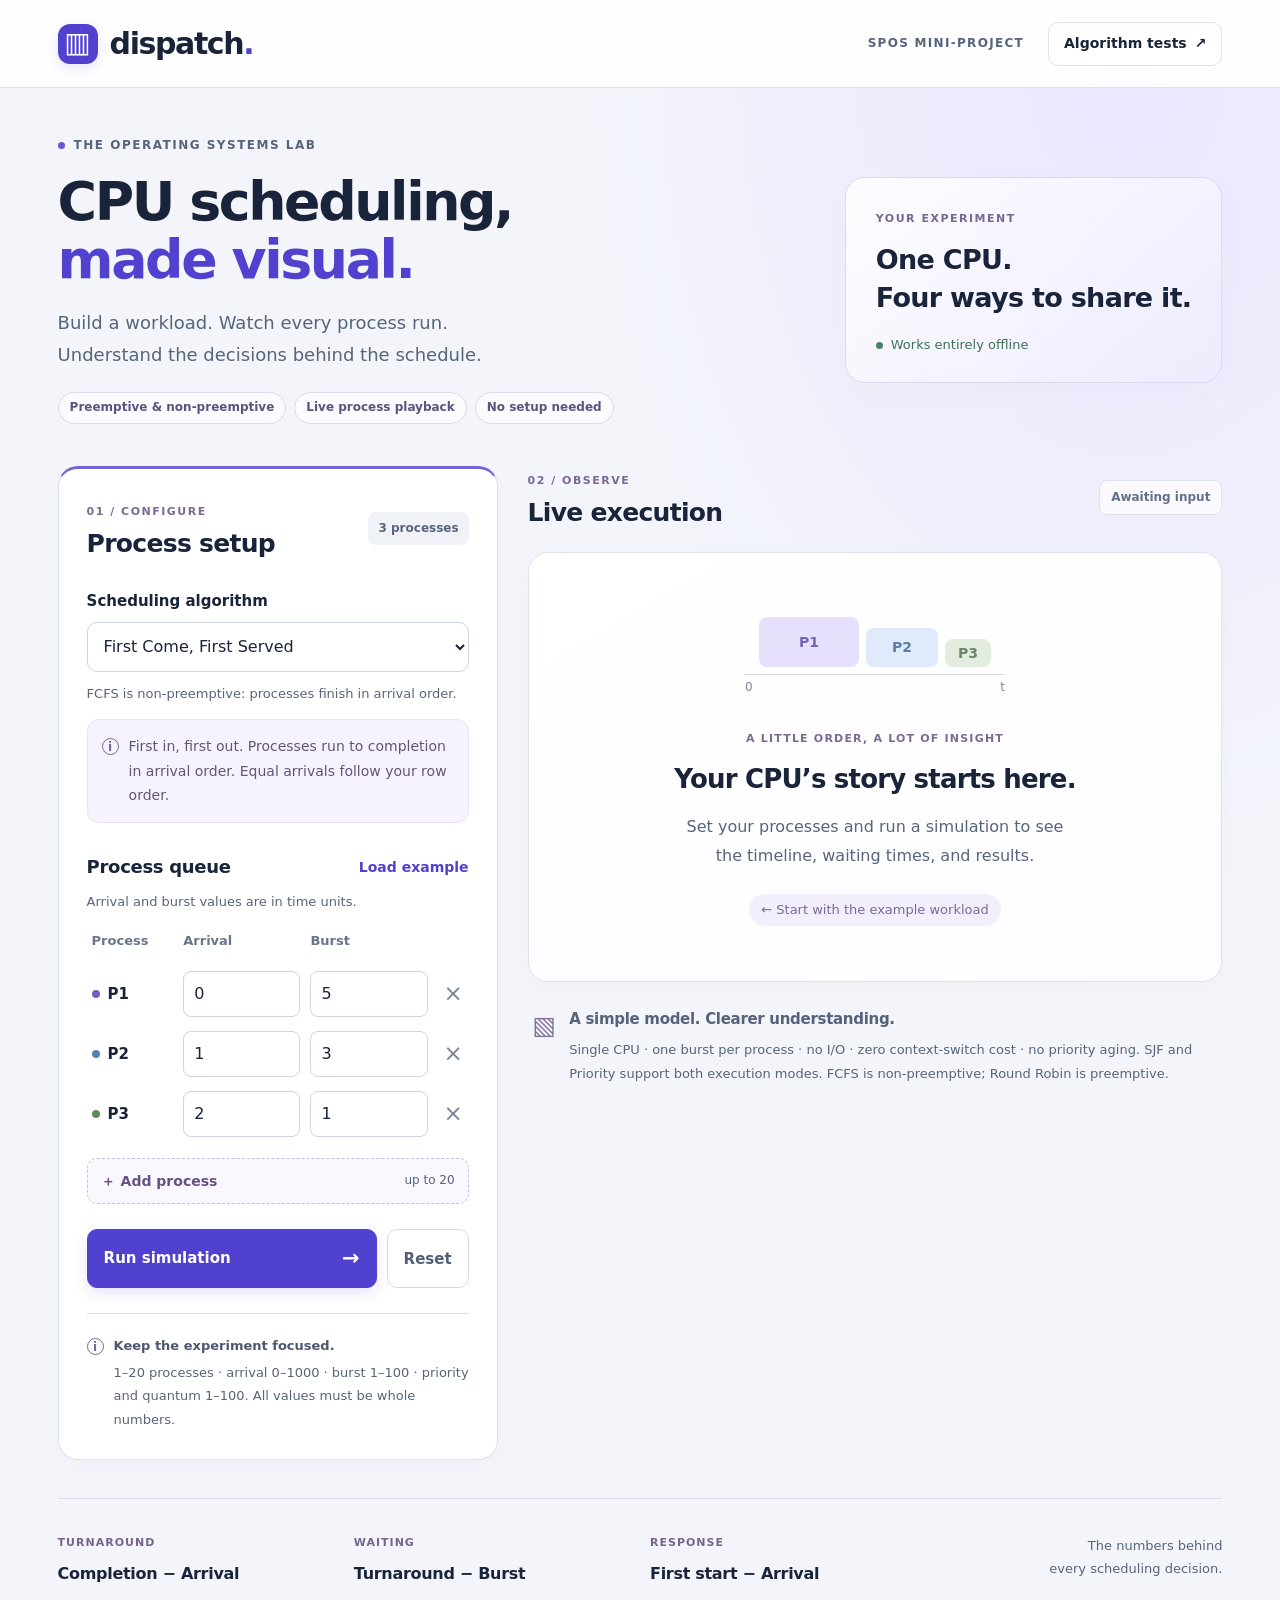
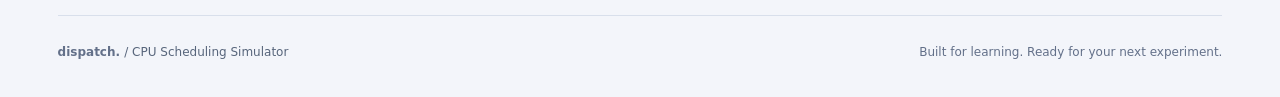
==== commit 61374d37: "Add preemptive SJF and Priority scheduling with mode controls" ====
--- a/index.html
+++ b/index.html
@@ -3,7 +3,7 @@
 <head>
   <meta charset="UTF-8">
   <meta name="viewport" content="width=device-width, initial-scale=1">
-  <meta name="description" content="Explore FCFS, SJF, Priority and Round Robin with an offline CPU scheduling simulator.">
+  <meta name="description" content="Explore preemptive and non-preemptive CPU scheduling with FCFS, SJF, SRTF, Priority and Round Robin.">
   <title>Dispatch — CPU Scheduling Lab</title>
   <link rel="stylesheet" href="style.css">
   <script src="scheduler.js" defer></script>
@@ -17,7 +17,7 @@
   </header>
   <main>
     <section class="intro" aria-labelledby="page-title">
-      <div><div class="eyebrow"><span class="status-dot"></span> THE OPERATING SYSTEMS LAB</div><h1 id="page-title">CPU scheduling,<br><span>made visual.</span></h1><p class="intro-copy">Build a workload. Watch every process run.<br class="desktop-break"> Understand the decisions behind the schedule.</p><div class="intro-chips" aria-label="Simulator features"><span>4 scheduling algorithms</span><span>Live process playback</span><span>No setup needed</span></div></div>
+      <div><div class="eyebrow"><span class="status-dot"></span> THE OPERATING SYSTEMS LAB</div><h1 id="page-title">CPU scheduling,<br><span>made visual.</span></h1><p class="intro-copy">Build a workload. Watch every process run.<br class="desktop-break"> Understand the decisions behind the schedule.</p><div class="intro-chips" aria-label="Simulator features"><span>Preemptive &amp; non-preemptive</span><span>Live process playback</span><span>No setup needed</span></div></div>
       <div class="intro-aside"><span class="mini-label">YOUR EXPERIMENT</span><p>One CPU.<br>Four ways to share it.</p><span class="offline-badge"><span class="status-dot"></span> Works entirely offline</span></div>
     </section>
 
@@ -26,6 +26,8 @@
         <div class="panel-heading"><div><span class="step-label">01 / CONFIGURE</span><h2 id="setup-title">Process setup</h2></div><span class="count-badge" id="process-count">3 processes</span></div>
         <form id="simulation-form" novalidate>
           <div class="field"><label for="algorithm">Scheduling algorithm</label><div class="select-wrap"><select id="algorithm" name="algorithm"><option value="fcfs">First Come, First Served</option><option value="sjf">Shortest Job First</option><option value="priority">Priority Scheduling</option><option value="rr">Round Robin</option></select></div></div>
+          <fieldset id="mode-selector" class="mode-switch" hidden><legend>Execution mode</legend><div class="mode-options"><label class="mode-option"><input type="radio" name="execution-mode" id="mode-nonpreemptive" value="nonpreemptive" checked><span>Non-preemptive</span></label><label class="mode-option"><input type="radio" name="execution-mode" id="mode-preemptive" value="preemptive"><span>Preemptive</span></label></div></fieldset>
+          <p class="mode-hint" id="mode-hint">FCFS is non-preemptive: processes finish in arrival order.</p>
           <div class="algorithm-note"><span class="note-symbol" aria-hidden="true">i</span><p id="algorithm-description"></p></div>
           <div class="field quantum-field" id="quantum-field" hidden><label for="quantum">Time quantum <span class="muted">/ time units</span></label><input id="quantum" type="number" min="1" max="100" step="1" value="2" aria-describedby="quantum-error"><span class="field-error" id="quantum-error"></span></div>
           <div class="subheading"><h3>Process queue</h3><button class="link-button" type="button" id="load-example">Load example</button></div>
@@ -50,6 +52,7 @@
               <div class="cpu-shell"><div class="cpu-orbit" aria-hidden="true"></div><div class="cpu-core" id="cpu-core"><span>CPU / 01</span><strong id="cpu-process">Idle</strong><small id="cpu-detail">Waiting for arrival</small></div></div>
             </div>
             <div class="execution-caption"><span class="execution-dot" aria-hidden="true"></span><p id="execution-caption">Getting the workload ready…</p></div>
+            <p class="preemption-note" id="preemption-note" hidden></p>
             <div class="playback-progress"><div id="playback-progress" role="progressbar" aria-label="Simulation progress" aria-valuemin="0" aria-valuemax="100" aria-valuenow="0"></div></div>
             <div class="playback-stats"><span id="completed-count">0 completed</span><span id="playback-fraction">0 / 0 time units</span></div>
             <div class="playback-controls"><button type="button" id="pause-playback" class="transport-button">Ⅱ Pause</button><button type="button" id="step-playback" class="transport-button">Next event →</button><label class="speed-control" for="playback-speed">Speed<select id="playback-speed"><option value="0.5">0.5×</option><option value="1" selected>1×</option><option value="2">2×</option><option value="4">4×</option><option value="8">8×</option><option value="16">16×</option></select></label><button type="button" id="finish-playback" class="finish-button">Skip to results ↗</button></div>
@@ -61,7 +64,7 @@
           <section class="panel timeline-panel" aria-labelledby="timeline-title"><div class="section-heading"><div><h3 id="timeline-title">Execution timeline</h3><p>Watch each allocation fill as the CPU runs.</p></div><span class="small-tag" id="algorithm-tag"></span></div><div class="gantt-scroll" tabindex="0" role="region" aria-label="Scrollable execution timeline"><div id="gantt" class="gantt"></div></div><div class="timeline-footer"><div class="legend" id="legend"></div><label class="follow-control"><input type="checkbox" id="follow-cpu" checked> Follow CPU</label></div><p class="chart-help">Hover or focus a visible block for details. Pause to inspect. Use Next event to jump across idle gaps.</p></section>
           <section class="panel metrics-panel" id="final-breakdown" hidden aria-labelledby="metrics-title"><div class="section-heading"><div><h3 id="metrics-title">Process breakdown</h3><p>Results in your original process order.</p></div></div><div class="table-scroll"><table class="metrics-table"><thead><tr><th scope="col">Process</th><th scope="col">Arrival</th><th scope="col">Burst</th><th scope="col">First start</th><th scope="col">Completion</th><th scope="col">Turnaround</th><th scope="col">Waiting</th><th scope="col">Response</th></tr></thead><tbody id="metrics-body"></tbody></table></div></section>
         </div>
-        <section class="assumptions" aria-labelledby="model-title"><span class="model-icon" aria-hidden="true">▧</span><div><h3 id="model-title">A simple model. Clearer understanding.</h3><p>Single CPU · one burst per process · no I/O · zero context-switch cost · no priority aging. SJF and Priority run each selected process to completion.</p></div></section>
+        <section class="assumptions" aria-labelledby="model-title"><span class="model-icon" aria-hidden="true">▧</span><div><h3 id="model-title">A simple model. Clearer understanding.</h3><p>Single CPU · one burst per process · no I/O · zero context-switch cost · no priority aging. SJF and Priority support both execution modes. FCFS is non-preemptive; Round Robin is preemptive.</p></div></section>
       </section>
     </div>
     <section class="formula-strip" aria-label="Metric formulas"><div><span class="formula-label">TURNAROUND</span><p>Completion − Arrival</p></div><div><span class="formula-label">WAITING</span><p>Turnaround − Burst</p></div><div><span class="formula-label">RESPONSE</span><p>First start − Arrival</p></div><span class="formula-caption">The numbers behind<br>every scheduling decision.</span></section>
--- a/style.css
+++ b/style.css
@@ -96,6 +96,15 @@
 .algorithm-note p { margin: 0; font-size: 14px; line-height: 1.75; color: #635578; }
 .note-symbol { display: inline-flex; align-items: center; justify-content: center; flex-shrink: 0; width: 17px; height: 17px; margin-top: 4px; border: 1px solid currentColor; border-radius: 50%; font-size: 12px; font-weight: 650; line-height: 1; color: #796696; }
 .quantum-field { margin-bottom: 25px; max-width: 240px; }
+.mode-switch { margin: 19px 0 0; padding: 0; border: 0; min-width: 0; }
+.mode-switch legend { font-size: 14px; font-weight: 650; margin-bottom: 9px; padding: 0; }
+.mode-options { display: grid; grid-template-columns: repeat(2, minmax(0, 1fr)); gap: 9px; }
+.mode-option { display: flex; align-items: center; gap: 8px; padding: 11px 10px; min-height: 46px; border: 1px solid #d7ddeb; border-radius: 10px; background: #fafbfe; font-size: 14px; font-weight: 550; cursor: pointer; }
+.mode-option input { width: 16px; height: 16px; padding: 0; margin: 0; flex-shrink: 0; accent-color: var(--accent); }
+.mode-option:has(input:checked) { border-color: #9a86df; color: #56408e; background: #eee8fb; }
+.mode-hint { font-size: 13px; color: var(--muted); margin: 11px 0 0; line-height: 1.75; }
+.preemption-note { font-size: 14px; line-height: 1.75; color: #87491d; background: #fff2e4; border: 1px solid #ecd3b5; border-radius: 10px; padding: 12px 14px; margin: 12px 0 0; }
+.activity-feed .activity-preempt>span:last-child { color: #97541f; font-weight: 600; }
 .subheading { display: flex; align-items: center; justify-content: space-between; flex-wrap: wrap; gap: 10px; }
 .link-button { border: 0; background: none; padding: 6px 0; font-size: 14px; font-weight: 650; color: var(--accent); }
 .link-button:hover { text-decoration: underline; }
@@ -372,6 +381,7 @@
   footer { flex-direction: column; gap: 8px; }
 }
 @media (max-width: 600px) {
+  .mode-options { grid-template-columns: 1fr; }
   .processor-scene { grid-template-columns: minmax(0, 1fr); gap: 15px; padding: 26px 0; }
   .ready-lane { width: 100%; }
   .lane-heading { font-size: 12px; }
@@ -384,7 +394,7 @@
   .data-link span { left: -1px; top: 0; }
   .is-playing:not(.is-idle) .data-link span { animation-name: packet-flow-down; }
   .playback-controls { display: grid; grid-template-columns: repeat(2, minmax(0, 1fr)); gap: 10px; }
-  .transport-button { width: 100%; min-width: 0; }
+  .transport-button { width: 100%; min-width: 0; padding: 10px 8px; }
   .transport-button:first-child { min-width: 0; }
   .speed-control { font-size: 13px; justify-content: space-between; }
   .speed-control select { flex: 1; min-width: 0; max-width: 90px; }
